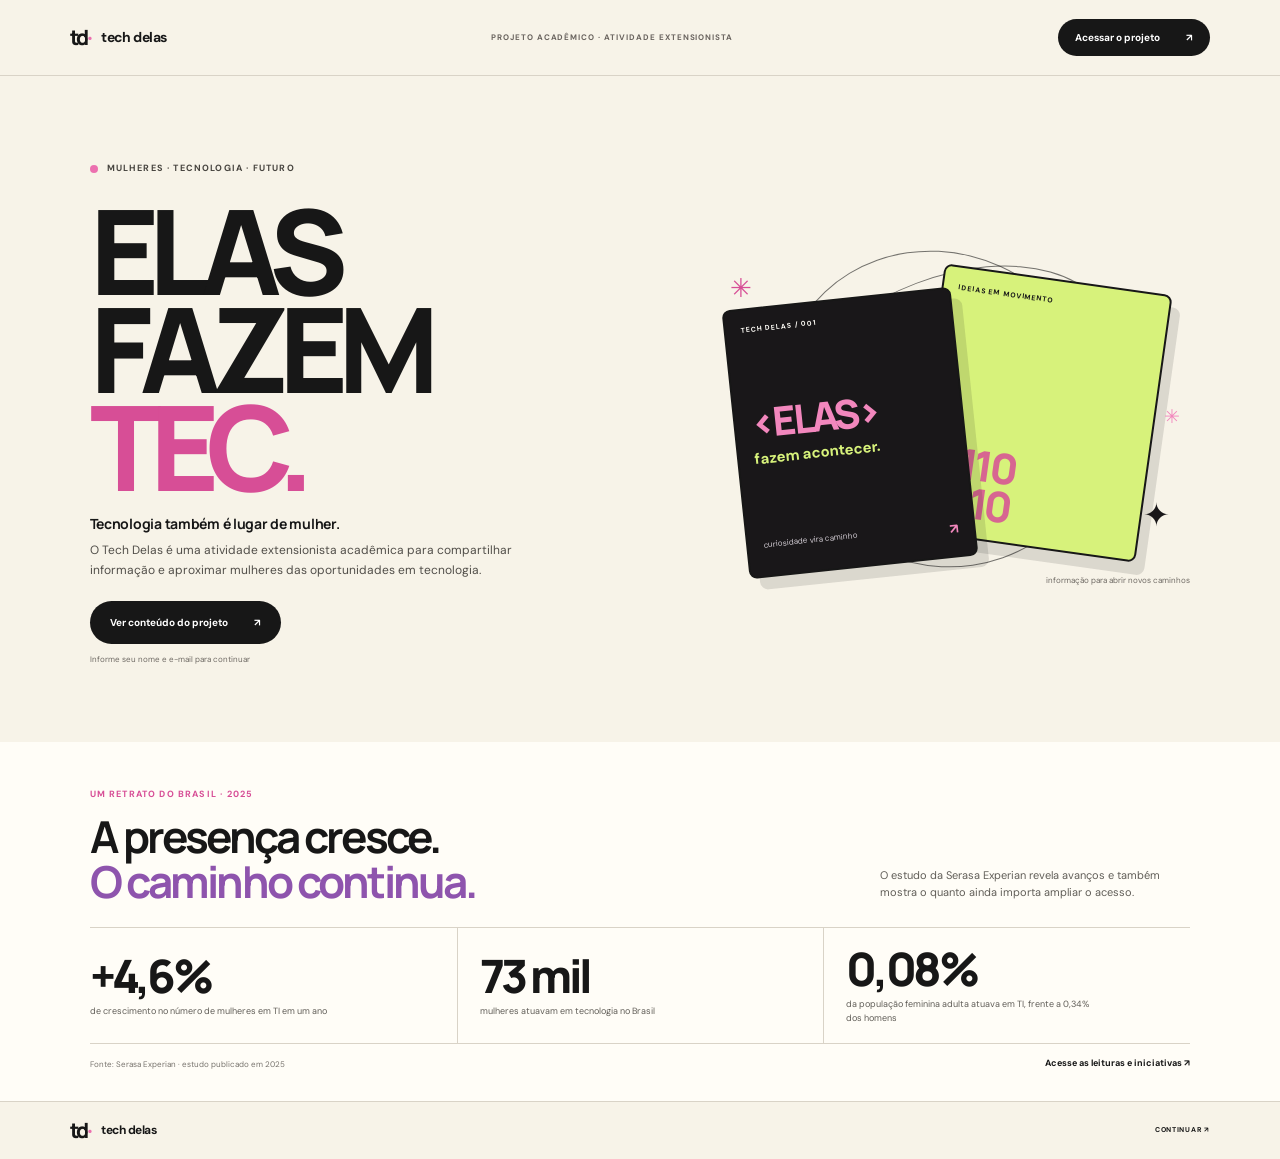
==== index.html @ f0917498 "Refactor layout and styling for cadastro, conteudo, and index pages; enhance accessibility and visua" ====
<!doctype html>
<html lang="pt-BR">
<head>
  <meta charset="utf-8" />
  <meta name="viewport" content="width=device-width, initial-scale=1" />
  <meta name="theme-color" content="#f7f3e8" />
  <meta name="description" content="Tech Delas é um projeto acadêmico de extensão sobre mulheres na tecnologia. Conheça dados de 2025 e acesse conteúdos gratuitos." />
  <title>Tech Delas — Elas fazem TEC.</title>
  <link rel="preconnect" href="https://fonts.googleapis.com" />
  <link rel="preconnect" href="https://fonts.gstatic.com" crossorigin />
  <link href="https://fonts.googleapis.com/css2?family=DM+Sans:wght@400;500;600;700&family=Manrope:wght@400;500;600;700;800&display=swap" rel="stylesheet" />
  <link rel="stylesheet" href="styles.css" />
</head>
<body class="landing-body">
  <div class="landing-shell">
    <header class="topbar landing-topbar">
      <a class="brand" href="#inicio" aria-label="Tech Delas, início"><span class="brand-mark">td<span>·</span></span><span>tech delas</span></a>
      <span class="project-label">PROJETO ACADÊMICO · ATIVIDADE EXTENSIONISTA</span>
      <a class="button button-dark landing-nav-cta" href="cadastro.html">Acessar o projeto <span>↗</span></a>
    </header>
    <main>
      <section class="landing-hero" id="inicio" aria-labelledby="hero-title">
        <div class="landing-hero-copy">
          <p class="eyebrow"><span class="eyebrow-dot"></span> MULHERES · TECNOLOGIA · FUTURO</p>
          <h1 id="hero-title">ELAS<br />FAZEM<br /><em>TEC.</em></h1>
          <p class="landing-tagline">Tecnologia também é lugar de mulher.</p>
          <p class="landing-description">O Tech Delas é uma atividade extensionista acadêmica para compartilhar informação e aproximar mulheres das oportunidades em tecnologia.</p>
          <a class="button button-dark" href="cadastro.html">Ver conteúdo do projeto <span>↗</span></a>
          <span class="landing-hint">Informe seu nome e e-mail para continuar</span>
        </div>
        <div class="landing-hero-art" aria-hidden="true">
          <span class="doodle-star star-a">✳</span><span class="doodle-star star-b">✦</span><span class="doodle-star star-c">✳</span>
          <div class="doodle-orbit orbit-a"></div><div class="doodle-orbit orbit-b"></div>
          <div class="doodle-tile tile-back"><span>IDEIAS EM MOVIMENTO</span><strong>0110<br />1010</strong></div>
          <div class="doodle-tile tile-front"><span>TECH DELAS / 001</span><strong>&lt;ELAS&gt;</strong><i>fazem acontecer.</i><small>curiosidade vira caminho <b>↗</b></small></div>
          <span class="doodle-caption">informação para abrir novos caminhos</span>
        </div>
      </section>
      <section class="landing-stats" aria-labelledby="landing-stats-title">
        <div class="landing-stats-heading"><div><span class="content-kicker">UM RETRATO DO BRASIL · 2025</span><h2 id="landing-stats-title">A presença cresce.<br /><em>O caminho continua.</em></h2></div><p>O estudo da Serasa Experian revela avanços e também mostra o quanto ainda importa ampliar o acesso.</p></div>
        <div class="landing-stat-grid">
          <article class="landing-stat"><strong>+4,6%</strong><span>de crescimento no número de mulheres em TI em um ano</span></article>
          <article class="landing-stat"><strong>73 mil</strong><span>mulheres atuavam em tecnologia no Brasil</span></article>
          <article class="landing-stat"><strong>0,08%</strong><span>da população feminina adulta atuava em TI, frente a 0,34% dos homens</span></article>
        </div>
        <div class="landing-stats-footer"><span>Fonte: Serasa Experian · estudo publicado em 2025</span><a href="cadastro.html">Acesse as leituras e iniciativas <span>↗</span></a></div>
      </section>
    </main>
    <footer class="landing-footer"><a class="brand" href="#inicio"><span class="brand-mark">td<span>·</span></span><span>tech delas</span></a><a href="cadastro.html">CONTINUAR ↗</a></footer>
  </div>
  <script src="script.js"></script>
</body>
</html>
---- styles.css ----
:root {
    --cream: #f7f3e8;
    --paper: #fffdf7;
    --ink: #171717;
    --muted: #66635e;
    --line: #d9d3c7;
    --pink: #f287bd;
    --pink-light: #f8c8df;
    --lime: #d7f27b;
    --blue: #bfd8f3;
    --font: "DM Sans", Arial, sans-serif;
    --display: Manrope, "DM Sans", Arial, sans-serif
}

* {
    box-sizing: border-box
}

html {
    scroll-behavior: smooth
}

body {
    margin: 0;
    background: var(--cream);
    color: var(--ink);
    font-family: var(--font);
    font-size: 15px;
    line-height: 1.55
}

a {
    color: inherit;
    text-decoration: none
}

.topbar {
    height: 78px;
    padding: 0 7.2%;
    display: flex;
    align-items: center;
    justify-content: space-between;
    border-bottom: 1px solid rgba(23, 23, 23, .12)
}

.brand {
    display: inline-flex;
    align-items: center;
    gap: 10px;
    font-size: 14px;
    font-weight: 700;
    letter-spacing: -.04em
}

.brand-mark {
    font-family: var(--display);
    font-weight: 800;
    font-size: 21px;
    letter-spacing: -.1em
}

.brand-mark span {
    color: #ec70af
}

.topbar nav {
    display: flex;
    align-items: center;
    gap: 36px;
    font-size: 12px;
    font-weight: 600
}

.topbar nav a:not(.nav-cta):hover,
.text-link:hover,
.back-link:hover {
    color: #d74e96
}

.nav-cta {
    border: 1px solid var(--ink);
    border-radius: 99px;
    padding: 10px 17px
}

.nav-cta span {
    margin-left: 8px
}

.hero {
    position: relative;
    min-height: 650px;
    padding: 94px 9% 68px;
    display: grid;
    grid-template-columns: 1fr .92fr;
    align-items: center;
    gap: 4%;
    overflow: hidden
}

.hero-copy {
    max-width: 560px;
    z-index: 2
}

.eyebrow,
.section-label {
    font-size: 10px;
    letter-spacing: .13em;
    font-weight: 700
}

.eyebrow {
    display: flex;
    align-items: center;
    gap: 9px;
    color: #47443f
}

.eyebrow-dot {
    height: 8px;
    width: 8px;
    border-radius: 50%;
    background: #ec70af
}

.hero h1,
.register-copy h1,
.content-page h1 {
    font: 700 clamp(52px, 7vw, 91px)/.99 var(--display);
    letter-spacing: -.075em;
    margin: 25px 0
}

.hero h1 em,
.intro h2 em,
.stats-heading h2 em,
.initiatives-head h2 em,
.join-content h2 em,
.register-copy h1 em,
.content-page h1 em {
    font-style: normal;
    color: #e56ca9
}

.hero-lead {
    max-width: 425px;
    color: #53504b;
    font-size: 16px;
    line-height: 1.7
}

.hero-actions {
    display: flex;
    align-items: center;
    gap: 27px;
    margin-top: 29px
}

.button {
    display: inline-flex;
    align-items: center;
    justify-content: center;
    gap: 26px;
    border-radius: 99px;
    padding: 14px 20px;
    font-size: 12px;
    font-weight: 700;
    transition: transform .2s, background .2s
}

.button:hover {
    transform: translateY(-2px)
}

.button-dark {
    background: var(--ink);
    color: white
}

.button-dark:hover {
    background: #393333
}

.button-light {
    background: var(--paper);
    color: var(--ink)
}

.text-link {
    font-size: 12px;
    font-weight: 700
}

.text-link span {
    margin-left: 8px
}

.hero-note {
    display: flex;
    gap: 12px;
    align-items: center;
    margin-top: 55px;
    font-size: 10px;
    color: #66635e;
    line-height: 1.4
}

.note-star {
    font-size: 27px;
    color: #dc69a5
}

.hero-art {
    height: 455px;
    position: relative;
    display: grid;
    place-items: center
}

.art-grid {
    position: absolute;
    inset: 0;
    background-image: radial-gradient(rgba(23, 23, 23, .17) .7px, transparent .7px);
    background-size: 18px 18px;
    mask-image: linear-gradient(90deg, transparent, #000 28%, #000 78%, transparent)
}

.art-orbit {
    position: absolute;
    border: 1px solid rgba(23, 23, 23, .24);
    border-radius: 50%;
    transform: rotate(-26deg)
}

.orbit-one {
    width: 430px;
    height: 300px
}

.orbit-two {
    width: 365px;
    height: 235px;
    transform: rotate(31deg)
}

.art-card {
    position: absolute;
    border: 1px solid #171717;
    border-radius: 8px
}

.card-back {
    width: 250px;
    height: 320px;
    right: 10%;
    top: 5%;
    background: var(--lime);
    transform: rotate(9deg);
    padding: 15px
}

.mini-tag {
    font-size: 8px;
    letter-spacing: .15em;
    font-weight: 700
}

.back-shape {
    position: absolute;
    bottom: 0;
    left: 0;
    width: 100%;
    height: 65%;
    background: var(--pink);
    clip-path: polygon(0 44%, 28% 20%, 48% 37%, 72% 0, 100% 28%, 100% 100%, 0 100%)
}

.card-front {
    width: 263px;
    height: 347px;
    left: 12%;
    bottom: 5%;
    background: #151515;
    color: white;
    padding: 16px;
    display: flex;
    flex-direction: column;
    justify-content: space-between;
    transform: rotate(-5deg);
    box-shadow: 0 18px 40px #0002
}

.art-letter {
    font: 800 47px/.92 var(--display);
    letter-spacing: -.08em
}

.art-letter span {
    color: var(--pink)
}

.art-x {
    color: var(--lime)
}

.art-bottom {
    display: flex;
    align-items: end;
    justify-content: space-between;
    font-size: 9px;
    color: #c7c4bd;
    line-height: 1.4
}

.arrow-circle {
    width: 35px;
    height: 35px;
    display: grid;
    place-items: center;
    background: var(--pink);
    color: var(--ink);
    border-radius: 50%;
    font-size: 17px
}

.art-spark {
    position: absolute;
    z-index: 2
}

.spark-one {
    top: 14%;
    left: 10%;
    font-size: 28px;
    color: #e873ae
}

.spark-two {
    bottom: 13%;
    right: 10%;
    font-size: 32px;
    color: #191919
}

.art-caption {
    position: absolute;
    bottom: 0;
    right: 1%;
    font-size: 9px;
    letter-spacing: .04em;
    color: var(--muted)
}

.hero-bottom {
    grid-column: 1/-1;
    display: flex;
    justify-content: space-between;
    border-top: 1px solid var(--line);
    padding-top: 16px;
    font-size: 8px;
    letter-spacing: .12em;
    color: #77736d;
    margin-top: 10px
}

.section-pad {
    padding-left: 9%;
    padding-right: 9%
}

.intro {
    padding-top: 91px;
    padding-bottom: 105px;
    border-top: 1px solid var(--line)
}

.section-label {
    display: flex;
    gap: 15px;
    align-items: center;
    color: #77736d
}

.section-label span {
    color: #e56ca9
}

.intro-grid {
    display: grid;
    grid-template-columns: 1fr .65fr;
    gap: 10%;
    align-items: end;
    margin-top: 42px
}

.intro h2,
.stats-heading h2,
.initiatives-head h2 {
    font: 700 clamp(40px, 5.2vw, 66px)/1.06 var(--display);
    letter-spacing: -.07em;
    margin: 0
}

.intro-text {
    padding-bottom: 6px;
    color: #55524c;
    font-size: 14px
}

.intro-text p {
    margin: 0 0 16px
}

.intro-text .text-link {
    display: inline-block;
    margin-top: 12px;
    color: var(--ink)
}

.stats-section {
    padding-top: 78px;
    padding-bottom: 94px;
    background: #efebdf
}

.stats-heading {
    display: flex;
    justify-content: space-between;
    align-items: end;
    margin-top: 34px
}

.stats-heading p,
.initiatives-head p {
    max-width: 320px;
    color: #615e58;
    font-size: 13px;
    margin: 0 0 6px
}

.stat-cards {
    display: grid;
    grid-template-columns: repeat(3, 1fr);
    gap: 15px;
    margin-top: 40px
}

.stat-card {
    position: relative;
    min-height: 245px;
    border: 1px solid #242424;
    border-radius: 7px;
    padding: 19px 20px;
    overflow: hidden
}

.stat-pink {
    background: var(--pink-light)
}

.stat-lime {
    background: var(--lime)
}

.stat-blue {
    background: var(--blue)
}

.stat-index,
.stat-card p {
    font-size: 9px;
    letter-spacing: .08em
}

.stat-card strong {
    position: absolute;
    right: 19px;
    top: 33px;
    font: 700 48px/.9 var(--display);
    letter-spacing: -.08em
}

.stat-card h3 {
    font: 700 25px/1.05 var(--display);
    letter-spacing: -.06em;
    margin: 65px 0 9px
}

.stat-card p {
    max-width: 190px;
    letter-spacing: 0;
    line-height: 1.5;
    color: #46433e
}

.stat-icon {
    position: absolute;
    right: 17px;
    bottom: 14px;
    font-size: 16px
}

.stats-footnote {
    font-size: 9px;
    color: #77736d;
    margin: 13px 0 0
}

.initiatives {
    padding-top: 95px;
    padding-bottom: 105px
}

.initiatives-head {
    display: flex;
    justify-content: space-between;
    align-items: end;
    margin: 36px 0 44px
}

.resource-list {
    border-top: 1px solid var(--line)
}

.resource-row {
    min-height: 79px;
    display: grid;
    grid-template-columns: 65px 1fr 110px 32px;
    align-items: center;
    border-bottom: 1px solid var(--line);
    transition: padding .2s
}

.resource-row:hover {
    padding: 0 10px;
    background: #fff9
}

.resource-no {
    font-size: 10px;
    color: #e56ca9
}

.resource-name {
    font-weight: 700;
    font-size: 14px
}

.resource-name small {
    display: block;
    color: #77736d;
    font-size: 10px;
    font-weight: 400
}

.resource-type {
    font-size: 8px;
    letter-spacing: .13em;
    color: #77736d
}

.resource-arrow {
    justify-self: end;
    font-size: 16px
}

.join-section {
    position: relative;
    min-height: 435px;
    padding-top: 70px;
    padding-bottom: 75px;
    background: #171717;
    color: white;
    overflow: hidden;
    display: grid;
    place-items: center;
    text-align: center
}

.join-content {
    max-width: 540px;
    position: relative;
    z-index: 1
}

.join-content .eyebrow {
    justify-content: center;
    color: #c8c3bb
}

.join-content h2 {
    font: 700 clamp(42px, 5vw, 63px)/1.03 var(--display);
    letter-spacing: -.07em;
    margin: 18px 0
}

.join-content>p:not(.eyebrow) {
    font-size: 13px;
    color: #c8c3bb;
    max-width: 390px;
    margin: 0 auto 22px
}

.join-small {
    display: block;
    font-size: 9px;
    color: #9d9890;
    margin-top: 11px
}

.join-shape {
    position: absolute;
    font-size: 92px;
    color: #e56ca9;
    opacity: .9
}

.shape-a {
    left: 13%;
    top: 20%
}

.shape-b {
    right: 14%;
    bottom: 17%;
    color: var(--lime)
}

.footer {
    min-height: 77px;
    padding: 18px 7.2%;
    display: flex;
    align-items: center;
    justify-content: space-between;
    border-top: 1px solid var(--line);
    font-size: 8px;
    letter-spacing: .1em;
    color: #77736d
}

.footer .brand {
    color: var(--ink);
    font-size: 13px;
    letter-spacing: -.04em
}

.registration-page {
    min-height: 100vh
}

.back-link {
    font-size: 11px;
    font-weight: 600
}

.register-layout {
    min-height: calc(100vh - 155px);
    padding: 60px 9%;
    display: grid;
    grid-template-columns: 1fr .75fr;
    gap: 10%;
    align-items: center
}

.register-copy h1 {
    font-size: clamp(54px, 6.5vw, 78px);
    margin: 23px 0
}

.register-copy>p:not(.eyebrow) {
    max-width: 380px;
    color: #5e5a54;
    font-size: 14px;
    line-height: 1.7
}

.register-decoration {
    max-width: 370px;
    border-top: 1px solid var(--line);
    display: flex;
    align-items: center;
    justify-content: space-between;
    margin-top: 56px;
    padding-top: 13px;
    color: #77736d;
    font-size: 9px
}

.register-decoration span:first-child {
    color: #e56ca9;
    font-size: 11px
}

.register-decoration span:last-child {
    font-size: 24px;
    color: #e56ca9
}

.form-card {
    background: var(--paper);
    border: 1px solid var(--line);
    border-radius: 8px;
    padding: 30px 31px;
    box-shadow: 0 18px 55px #3b2c1810
}

.form-card-top {
    display: flex;
    justify-content: space-between;
    font-size: 8px;
    letter-spacing: .11em;
    color: #827d75
}

.form-card h2 {
    font: 700 32px/1.1 var(--display);
    letter-spacing: -.06em;
    margin: 35px 0 6px
}

.form-intro {
    margin: 0 0 25px;
    color: #77736d;
    font-size: 12px
}

.form-card form>label:not(.consent):not(.honeypot) {
    display: block;
    font-size: 10px;
    font-weight: 700;
    margin: 16px 0 7px
}

.form-card input[type=text],
.form-card input[type=email] {
    width: 100%;
    height: 47px;
    border: 1px solid #d8d2c8;
    border-radius: 4px;
    padding: 0 13px;
    background: transparent;
    font: 12px var(--font);
    outline: none
}

.form-card input:focus {
    border-color: #dc66a4;
    box-shadow: 0 0 0 3px #dc66a41c
}

.form-card input::placeholder {
    color: #aaa49b
}

.consent {
    display: flex;
    gap: 10px;
    align-items: flex-start;
    margin: 19px 0 13px;
    font-size: 10px;
    line-height: 1.5;
    color: #625e57
}

.consent input {
    margin: 2px 0 0;
    accent-color: #d85296;
    flex: 0 0 auto
}

.submit-button {
    width: 100%;
    border: 0;
    cursor: pointer;
    margin-top: 5px
}

.submit-button:disabled {
    opacity: .65;
    cursor: wait
}

.privacy-note {
    border-top: 1px solid #e5dfd4;
    padding-top: 15px;
    margin: 18px 0 0;
    font-size: 9px;
    color: #625e57;
    line-height: 1.5
}

.lock-icon {
    color: #d85296;
    margin-right: 5px
}

.setup-note {
    font-size: 9px;
    color: #9a5d22;
    line-height: 1.5;
    margin: 12px 0 0
}

.form-error {
    display: none;
    color: #b5265e;
    font-size: 10px;
    margin: 8px 0
}

.form-error.show {
    display: block
}

.honeypot {
    position: absolute;
    left: -10000px;
    width: 1px;
    height: 1px;
    overflow: hidden
}

.content-page {
    min-height: calc(100vh - 155px);
    padding: 80px 9% 100px
}

.content-page h1 {
    margin: 24px 0;
    font-size: clamp(56px, 7vw, 84px)
}

.content-page>p:not(.eyebrow) {
    max-width: 570px;
    color: #5e5a54;
    font-size: 15px;
    line-height: 1.7
}

.content-tiles {
    display: grid;
    grid-template-columns: repeat(3, 1fr);
    gap: 14px;
    margin-top: 48px
}

.content-tiles a {
    min-height: 175px;
    padding: 18px;
    border: 1px solid var(--ink);
    border-radius: 6px;
    display: flex;
    flex-direction: column;
    justify-content: space-between;
    background: var(--pink-light);
    transition: transform .2s
}

.content-tiles a:nth-child(2) {
    background: var(--lime)
}

.content-tiles a:nth-child(3) {
    background: var(--blue)
}

.content-tiles a:hover {
    transform: translateY(-4px)
}

.content-tiles span {
    font-size: 8px;
    letter-spacing: .1em
}

.content-tiles strong {
    font: 700 22px/1.15 var(--display);
    letter-spacing: -.05em
}

.content-resources {
    margin-top: 57px;
    border-top: 1px solid var(--line);
    padding-top: 25px
}

.content-resources h2 {
    font: 700 23px var(--display);
    letter-spacing: -.04em
}

.content-resources a {
    display: block;
    padding: 13px 0;
    border-bottom: 1px solid var(--line);
    font-size: 12px
}

.content-resources a:hover {
    color: #d74e96
}

@media (max-width:800px) {
    .topbar {
        height: 66px;
        padding: 0 5%
    }

    .topbar nav {
        gap: 16px
    }

    .topbar nav a:first-child,
    .topbar nav a:nth-child(2) {
        display: none
    }

    .hero {
        padding: 65px 7% 35px;
        grid-template-columns: 1fr;
        gap: 20px
    }

    .hero h1 {
        font-size: clamp(55px, 13vw, 83px)
    }

    .hero-art {
        height: 370px
    }

    .card-front {
        left: 20%;
        width: 230px;
        height: 300px
    }

    .card-back {
        right: 15%;
        width: 220px;
        height: 270px
    }

    .art-letter {
        font-size: 42px
    }

    .hero-bottom {
        margin-top: 10px
    }

    .section-pad {
        padding-left: 7%;
        padding-right: 7%
    }

    .intro-grid,
    .register-layout {
        grid-template-columns: 1fr;
        gap: 30px
    }

    .intro-grid {
        margin-top: 30px
    }

    .intro-text {
        max-width: 540px
    }

    .stats-heading,
    .initiatives-head {
        display: block
    }

    .stats-heading p,
    .initiatives-head p {
        margin-top: 20px
    }

    .stat-cards {
        grid-template-columns: 1fr
    }

    .stat-card {
        min-height: 205px
    }

    .stat-card h3 {
        margin-top: 55px
    }

    .resource-row {
        grid-template-columns: 37px 1fr 70px 22px
    }

    .resource-type {
        font-size: 7px
    }

    .register-layout {
        padding: 47px 7%;
        min-height: auto
    }

    .register-decoration {
        margin-top: 30px
    }

    .form-card {
        padding: 24px
    }

    .footer {
        padding: 17px 5%;
        gap: 12px;
        flex-wrap: wrap
    }

    .footer>span {
        display: none
    }

    .content-page {
        padding: 55px 7% 75px
    }

    .content-tiles {
        grid-template-columns: 1fr
    }

    .content-tiles a {
        min-height: 135px
    }

    .join-shape {
        font-size: 55px
    }

    .shape-a {
        left: 5%
    }

    .shape-b {
        right: 6%
    }

}

@media (max-width:430px) {
    .topbar nav {
        gap: 0
    }

    .hero {
        padding-top: 53px
    }

    .hero-lead {
        font-size: 14px
    }

    .hero-actions {
        gap: 15px
    }

    .button {
        padding: 13px 16px
    }

    .hero-art {
        height: 330px
    }

    .card-front {
        left: 13%;
        width: 215px;
        height: 282px
    }

    .card-back {
        right: 8%;
        width: 205px;
        height: 255px
    }

    .art-letter {
        font-size: 38px
    }

    .hero-bottom {
        font-size: 7px
    }

    .intro h2,
    .stats-heading h2,
    .initiatives-head h2 {
        font-size: 42px
    }

    .resource-row {
        min-height: 74px;
        grid-template-columns: 29px 1fr 55px 16px
    }

    .resource-name {
        font-size: 12px
    }

    .resource-name small {
        font-size: 9px
    }

    .resource-type {
        font-size: 6px;
        letter-spacing: .08em
    }

    .footer .brand {
        font-size: 12px
    }

    .footer>a:last-child {
        font-size: 7px
    }

}
/* Estatísticas e leituras abertas na landing page */
.stats-data-grid {
  display: grid;
  grid-template-columns: repeat(3, minmax(0, 1fr));
  margin-top: 34px;
  border-top: 1px solid var(--line);
  border-bottom: 1px solid var(--line);
}

.stat-data {
  min-height: 135px;
  padding: 20px 22px 20px 0;
  display: flex;
  flex-direction: column;
  justify-content: center;
  gap: 8px;
}

.stat-data + .stat-data {
  padding-left: 22px;
  border-left: 1px solid var(--line);
}

.stat-data strong {
  font: 700 clamp(34px, 4vw, 48px)/1 var(--display);
  letter-spacing: -0.07em;
}

.stat-data > span {
  max-width: 250px;
  color: #615e58;
  font-size: 10px;
  line-height: 1.5;
}

.stats-source {
  margin: 10px 0 28px;
  color: #77736d;
  font-size: 9px;
}

.stats-source a {
  color: var(--ink);
  font-weight: 700;
  text-decoration: underline;
  text-underline-offset: 2px;
}

.reading-list {
  border-top: 1px solid var(--line);
}

/* Recursos em listas compactas, sem uma grade de cards */
.content-section {
  margin-top: 65px;
}

.content-section-heading {
  display: flex;
  justify-content: space-between;
  align-items: end;
  gap: 35px;
  margin-bottom: 22px;
}

.content-kicker {
  color: #d74e96;
  font-size: 9px;
  letter-spacing: 0.13em;
  font-weight: 700;
}

.content-section-heading h2 {
  margin: 9px 0 0;
  font: 700 clamp(29px, 3.8vw, 43px)/1.08 var(--display);
  letter-spacing: -0.065em;
}

.content-section-heading > p {
  max-width: 310px;
  margin: 0 0 4px;
  color: #615e58;
  font-size: 12px;
}

.content-resource-list {
  border-top: 1px solid var(--line);
}

.resource-disclaimer {
    margin: 0;
    color: #77736d;
    font-size: 10px;
}

.content-resource-row {
  grid-template-columns: 42px minmax(0, 1fr) 130px 25px;
  gap: 8px;
}

.content-resource-row .resource-type {
  text-align: right;
  white-space: normal;
  line-height: 1.4;
}

.content-resource-row:hover {
  padding: 0 8px;
}

@media (max-width: 800px) {
  .stats-data-grid { grid-template-columns: 1fr; }
  .stat-data,
  .stat-data + .stat-data {
    min-height: auto;
    padding: 16px 0;
    border-left: 0;
  }
  .stat-data + .stat-data { border-top: 1px solid var(--line); }
  .content-section-heading { display: block; }
  .content-section-heading > p { margin-top: 12px; }
}

@media (max-width: 600px) {
  .content-section { margin-top: 52px; }
  .content-resource-row {
    grid-template-columns: 29px minmax(0, 1fr) 64px 18px;
    gap: 5px;
  }
  .content-resource-row .resource-type {
    font-size: 6px;
    letter-spacing: 0.05em;
  }
}

.project-label {
  color: #69635e;
  font-size: 8px;
  font-weight: 700;
  letter-spacing: 0.12em;
  text-align: center;
}

/* Carrossel de comunidades e redes de apoio */
.community-carousel-controls {
  display: flex;
  justify-content: space-between;
  align-items: center;
  gap: 18px;
  margin-bottom: 16px;
}

.community-carousel-controls > p {
  margin: 0;
  color: #77736d;
  font-size: 10px;
}

.carousel-buttons {
  display: flex;
  gap: 8px;
  flex: 0 0 auto;
}

.carousel-buttons button {
  width: 36px;
  height: 36px;
  border: 1px solid var(--ink);
  border-radius: 50%;
  background: transparent;
  color: var(--ink);
  cursor: pointer;
  font-size: 17px;
  transition: background 180ms ease, color 180ms ease, transform 180ms ease;
}

.carousel-buttons button:hover {
  background: var(--ink);
  color: var(--paper);
  transform: translateY(-2px);
}

.carousel-buttons button:focus-visible,
.community-track:focus-visible,
.community-card:focus-visible {
  outline: 3px solid #d74e96;
  outline-offset: 3px;
}

.community-track {
  display: flex;
  gap: 14px;
  overflow: hidden;
  padding: 4px 3px 16px;
  scroll-behavior: smooth;
  scrollbar-width: none;
  touch-action: pan-y;
}

.community-track::-webkit-scrollbar { display: none; }

.community-card {
  position: relative;
  min-height: 290px;
  flex: 0 0 calc((100% - 14px) / 2);
  padding: 24px;
  border: 1px solid var(--ink);
  border-radius: 7px;
  display: flex;
  flex-direction: column;
  align-items: flex-start;
  scroll-snap-align: start;
  transition: color 260ms ease, background-color 260ms ease, transform 300ms cubic-bezier(0.22, 1, 0.36, 1), box-shadow 300ms cubic-bezier(0.22, 1, 0.36, 1);
}

.community-card:hover {
  background: var(--ink);
  color: var(--paper);
  transform: translateY(-5px);
  box-shadow: 0 14px 28px rgba(23, 23, 23, 0.18);
}

.community-pink { background: var(--pink-light); }
.community-lime { background: var(--lime); }
.community-blue { background: var(--blue); }
.community-paper { background: var(--paper); }

.community-card-top {
  font-size: 8px;
  letter-spacing: 0.1em;
  font-weight: 700;
}

.community-card-arrow {
  position: absolute;
  top: 14px;
  right: 17px;
  font-size: 16px;
}

.community-card h3 {
  margin: 40px 0 8px;
  font: 700 23px/1.08 var(--display);
  letter-spacing: -0.06em;
}

.community-card p {
  margin: 0;
  color: #4e4b45;
  font-size: 10px;
  line-height: 1.55;
}

.community-card:hover p { color: #e9e3dc; }
.community-card:hover .community-card-link,
.community-card:hover .community-card-arrow { color: var(--pink); }

.community-card-link {
  margin-top: auto;
  padding-top: 18px;
  font-size: 9px;
  font-weight: 700;
  text-decoration: underline;
  text-underline-offset: 3px;
}

@media (max-width: 800px) {
  .community-card { min-height: 270px; }
}

@media (max-width: 600px) {
  .community-carousel-controls { align-items: flex-end; }
  .community-card { min-height: 250px; flex-basis: 100%; padding: 21px; }
  .project-label { display: none; }
}

@media (prefers-reduced-motion: reduce) {
  .community-track { scroll-behavior: auto; }
  .community-card,
  .carousel-buttons button { transition: none; }
  .community-card:hover,
  .carousel-buttons button:hover { transform: none; }
}

/* Landing page no estilo visual das páginas internas */
.landing-body {
  min-height: 100vh;
  padding: 0;
  background: var(--cream);
}

.landing-shell {
  width: 100%;
  min-height: 100vh;
  margin: 0 auto;
  overflow: hidden;
  border: 0;
  border-radius: 0;
  background: var(--cream);
  box-shadow: none;
}

.landing-topbar {
  height: 76px;
  padding: 0 clamp(22px, 5.5vw, 76px);
  border-bottom: 1px solid var(--line);
}



.landing-nav-cta {
  padding: 11px 17px;
  font-size: 10px;
}

.landing-hero {
  min-height: 450px;
  padding: clamp(42px, 6vw, 78px) clamp(25px, 7vw, 96px);
  display: grid;
  grid-template-columns: 1fr 0.9fr;
  align-items: center;
  gap: 4%;
  overflow: hidden;
  background: var(--cream);
}

.landing-hero-copy {
  position: relative;
  z-index: 1;
  max-width: 570px;
}

.landing-hero-copy .eyebrow {
  font-size: 9px;
}

.landing-hero h1 {
  margin: 25px 0 12px;
  font: 800 clamp(70px, 9.5vw, 118px)/0.83 var(--display);
  letter-spacing: -0.095em;
}

.landing-hero h1 em {
  color: #d74e96;
  font-style: normal;
}

.landing-tagline {
  margin: 20px 0 9px;
  font: 700 14px/1.25 var(--display);
  letter-spacing: -0.02em;
}

.landing-description {
  max-width: 440px;
  margin: 0 0 20px;
  color: #514e49;
  font-size: 12px;
  line-height: 1.65;
}

.landing-hero-copy > .button {
  font-size: 10px;
}

.landing-hint {
  display: block;
  margin-top: 9px;
  color: #6f6a64;
  font-size: 8px;
}

.landing-hero-art {
  position: relative;
  min-height: 345px;
  display: grid;
  place-items: center;
}

.doodle-orbit {
  position: absolute;
  width: min(90%, 390px);
  height: 250px;
  border: 1px solid rgba(23, 23, 23, 0.58);
  border-radius: 50%;
  transform: rotate(-28deg);
}

.orbit-b {
  width: min(78%, 330px);
  height: 310px;
  transform: rotate(35deg);
}

.doodle-tile {
  position: absolute;
  width: 230px;
  height: 270px;
  padding: 15px;
  border: 2px solid var(--ink);
  border-radius: 8px;
  display: flex;
  flex-direction: column;
  box-shadow: 10px 12px 0 rgba(23, 23, 23, 0.12);
}

.doodle-tile > span {
  font-size: 7px;
  letter-spacing: 0.13em;
  font-weight: 700;
}

.tile-back {
  top: 12%;
  right: 7%;
  background: var(--lime);
  transform: rotate(8deg);
}

.tile-back strong {
  margin-top: auto;
  color: #d74e96;
  font: 800 42px/0.9 var(--display);
  letter-spacing: -0.08em;
  opacity: 0.85;
}

.tile-front {
  bottom: 4%;
  left: 9%;
  background: #191719;
  color: var(--paper);
  transform: rotate(-6deg);
}

.tile-front strong {
  margin-top: auto;
  color: var(--pink);
  font: 800 40px/1 var(--display);
  letter-spacing: -0.09em;
}

.tile-front i {
  margin-top: 5px;
  color: var(--lime);
  font-size: 15px;
  font-style: normal;
  font-weight: 700;
}

.tile-front small {
  margin-top: auto;
  display: flex;
  justify-content: space-between;
  color: #d1cbd2;
  font-size: 8px;
}

.tile-front small b { color: var(--pink); font-size: 14px; }

.doodle-star {
  position: absolute;
  z-index: 2;
  font-size: 26px;
}

.star-a { top: 9%; left: 8%; color: #d74e96; }
.star-b { right: 4%; bottom: 12%; color: #191719; font-size: 32px; }
.star-c { top: 48%; right: 2%; color: var(--pink); font-size: 19px; }

.doodle-caption {
  position: absolute;
  right: 0;
  bottom: -5px;
  color: #6f6a64;
  font-size: 8px;
}

.landing-stats {
  padding: 39px clamp(25px, 7vw, 96px) 30px;
  background: var(--paper);
}

.landing-stats-heading {
  display: flex;
  justify-content: space-between;
  align-items: end;
  gap: 35px;
}

.landing-stats-heading h2 {
  margin: 9px 0 0;
  font: 700 clamp(30px, 4vw, 44px)/1.04 var(--display);
  letter-spacing: -0.065em;
}

.landing-stats-heading h2 em {
  color: #8e54ad;
  font-style: normal;
}

.landing-stats-heading > p {
  max-width: 310px;
  margin: 0 0 4px;
  color: #615e58;
  font-size: 11px;
}

.landing-stat-grid {
  margin-top: 22px;
  display: grid;
  grid-template-columns: repeat(3, minmax(0, 1fr));
  border-top: 1px solid var(--line);
  border-bottom: 1px solid var(--line);
}

.landing-stat {
  min-height: 108px;
  padding: 18px 22px 18px 0;
  display: flex;
  flex-direction: column;
  justify-content: center;
  gap: 6px;
}

.landing-stat + .landing-stat {
  padding-left: 22px;
  border-left: 1px solid var(--line);
}

.landing-stat strong {
  font: 800 clamp(32px, 4.1vw, 46px)/1 var(--display);
  letter-spacing: -0.075em;
}

.landing-stat span {
  max-width: 250px;
  color: #615e58;
  font-size: 9px;
  line-height: 1.5;
}

.landing-stats-footer {
  padding-top: 13px;
  display: flex;
  justify-content: space-between;
  align-items: center;
  gap: 12px;
  color: #77736d;
  font-size: 8px;
}

.landing-stats-footer a {
  color: var(--ink);
  font-size: 9px;
  font-weight: 700;
}

.landing-footer {
  min-height: 52px;
  padding: 12px clamp(22px, 5.5vw, 76px);
  border-top: 1px solid var(--line);
  display: flex;
  justify-content: space-between;
  align-items: center;
  gap: 12px;
  color: #77736d;
  font-size: 7px;
  letter-spacing: 0.1em;
}

.landing-footer .brand {
  color: var(--ink);
  font-size: 12px;
  letter-spacing: -0.04em;
}

.landing-footer > a:last-child { color: var(--ink); font-weight: 700; }

@media (max-width: 800px) {
  .landing-hero { grid-template-columns: 1fr; gap: 24px; }
  .landing-hero-art { min-height: 320px; }
  .landing-stats-heading { display: block; }
  .landing-stats-heading > p { margin-top: 13px; }
}

@media (max-width: 600px) {
  .landing-body { padding: 0; }
  .landing-shell { min-height: 100vh; }
  .landing-topbar { height: 64px; padding: 0 16px; }
  .landing-topbar .project-label { display: none; }
  .landing-nav-cta { padding: 10px 12px; font-size: 9px; }
  .landing-hero { padding: 38px 21px 28px; }
  .landing-hero h1 { font-size: clamp(67px, 16vw, 95px); }
  .landing-hero-art { min-height: 280px; }
  .doodle-tile { width: 190px; height: 230px; }
  .tile-front { left: 7%; }
  .tile-back { right: 4%; }
  .doodle-caption { right: 1%; bottom: -2px; }
  .landing-stats { padding: 30px 21px 22px; }
  .landing-stat-grid { grid-template-columns: 1fr; }
  .landing-stat,
  .landing-stat + .landing-stat { min-height: auto; padding: 14px 0; border-left: 0; }
  .landing-stat + .landing-stat { border-top: 1px solid var(--line); }
  .landing-stats-footer { align-items: flex-start; flex-direction: column; }
  .landing-footer { padding: 13px 16px; font-size: 6px; }
  .landing-footer > span { display: none; }
}

@media (prefers-reduced-motion: reduce) {
  .doodle-tile { transition: none; }
}
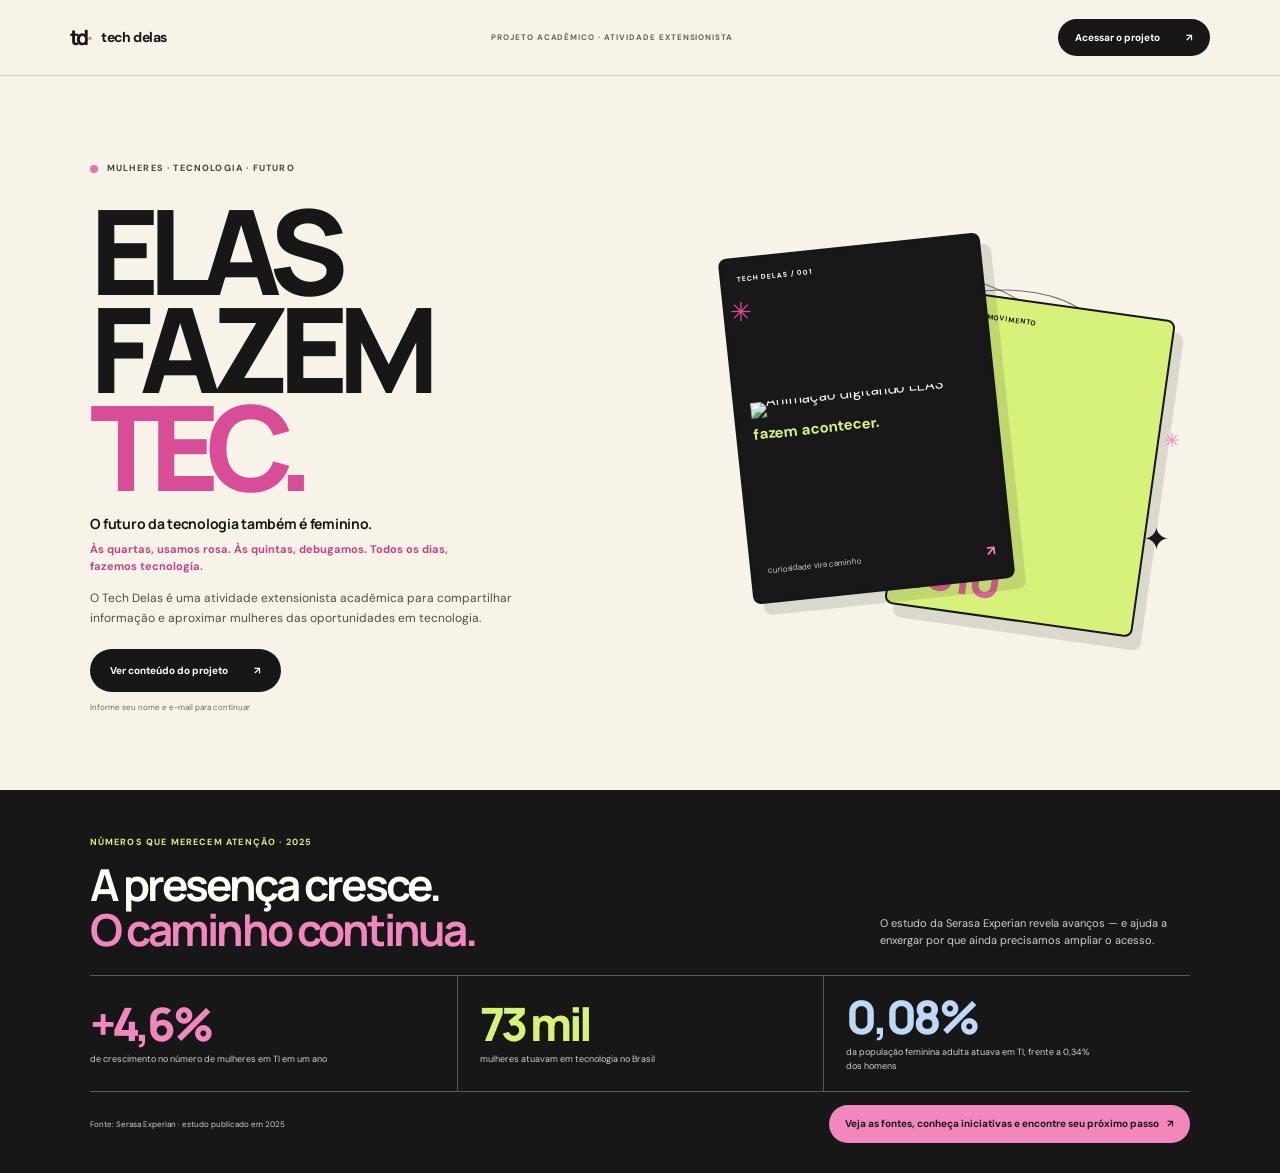
==== commit 9ec058c9: "Update cadastro and index pages for improved content clarity and styling; add new elements for enhan" ====
--- a/index.html
+++ b/index.html
@@ -23,7 +23,8 @@
         <div class="landing-hero-copy">
           <p class="eyebrow"><span class="eyebrow-dot"></span> MULHERES · TECNOLOGIA · FUTURO</p>
           <h1 id="hero-title">ELAS<br />FAZEM<br /><em>TEC.</em></h1>
-          <p class="landing-tagline">Tecnologia também é lugar de mulher.</p>
+          <p class="landing-tagline">O futuro da tecnologia também é feminino.</p>
+          <p class="landing-wink">Às quartas, usamos rosa. Às quintas, debugamos. Todos os dias, fazemos tecnologia.</p>
           <p class="landing-description">O Tech Delas é uma atividade extensionista acadêmica para compartilhar informação e aproximar mulheres das oportunidades em tecnologia.</p>
           <a class="button button-dark" href="cadastro.html">Ver conteúdo do projeto <span>↗</span></a>
           <span class="landing-hint">Informe seu nome e e-mail para continuar</span>
@@ -32,21 +33,32 @@
           <span class="doodle-star star-a">✳</span><span class="doodle-star star-b">✦</span><span class="doodle-star star-c">✳</span>
           <div class="doodle-orbit orbit-a"></div><div class="doodle-orbit orbit-b"></div>
           <div class="doodle-tile tile-back"><span>IDEIAS EM MOVIMENTO</span><strong>0110<br />1010</strong></div>
-          <div class="doodle-tile tile-front"><span>TECH DELAS / 001</span><strong>&lt;ELAS&gt;</strong><i>fazem acontecer.</i><small>curiosidade vira caminho <b>↗</b></small></div>
-          <span class="doodle-caption">informação para abrir novos caminhos</span>
+          <div class="doodle-tile tile-front">
+            <span>TECH DELAS / 001</span>
+            <a class="typing-svg-link" href="https://git.io/typing-svg" target="_blank" rel="noopener noreferrer">
+              <img
+                class="typing-svg"
+                src="https://readme-typing-svg.demolab.com?font=Manrope&amp;weight=800&amp;size=48&amp;letterSpacing=-4&amp;duration=1800&amp;pause=1000&amp;color=E56CA9&amp;center=true&amp;width=240&amp;height=70&amp;lines=%3CELAS_%3E"
+                alt="Animação digitando ELAS"
+              />
+            </a>
+            <i>fazem acontecer.</i>
+            <small>curiosidade vira caminho <b>↗</b></small>
+          </div>
+          <!-- <span class="doodle-caption">informação para abrir novos caminhos</span> -->
         </div>
       </section>
       <section class="landing-stats" aria-labelledby="landing-stats-title">
-        <div class="landing-stats-heading"><div><span class="content-kicker">UM RETRATO DO BRASIL · 2025</span><h2 id="landing-stats-title">A presença cresce.<br /><em>O caminho continua.</em></h2></div><p>O estudo da Serasa Experian revela avanços e também mostra o quanto ainda importa ampliar o acesso.</p></div>
+        <div class="landing-stats-heading"><div><span class="content-kicker">NÚMEROS QUE MERECEM ATENÇÃO · 2025</span><h2 id="landing-stats-title">A presença cresce.<br /><em>O caminho continua.</em></h2></div><p>O estudo da Serasa Experian revela avanços — e ajuda a enxergar por que ainda precisamos ampliar o acesso.</p></div>
         <div class="landing-stat-grid">
           <article class="landing-stat"><strong>+4,6%</strong><span>de crescimento no número de mulheres em TI em um ano</span></article>
           <article class="landing-stat"><strong>73 mil</strong><span>mulheres atuavam em tecnologia no Brasil</span></article>
           <article class="landing-stat"><strong>0,08%</strong><span>da população feminina adulta atuava em TI, frente a 0,34% dos homens</span></article>
         </div>
-        <div class="landing-stats-footer"><span>Fonte: Serasa Experian · estudo publicado em 2025</span><a href="cadastro.html">Acesse as leituras e iniciativas <span>↗</span></a></div>
+        <div class="landing-stats-footer"><span>Fonte: Serasa Experian · estudo publicado em 2025</span><a href="cadastro.html">Veja as fontes, conheça iniciativas e encontre seu próximo passo <span>↗</span></a></div>
       </section>
     </main>
-    <footer class="landing-footer"><a class="brand" href="#inicio"><span class="brand-mark">td<span>·</span></span><span>tech delas</span></a><a href="cadastro.html">CONTINUAR ↗</a></footer>
+    <!-- <footer class="landing-footer"><a class="brand" href="#inicio"><span class="brand-mark">td<span>·</span></span><span>tech delas</span></a><a href="cadastro.html">CONTINUAR ↗</a></footer> -->
   </div>
   <script src="script.js"></script>
 </body>
--- a/styles.css
+++ b/styles.css
@@ -1479,6 +1479,15 @@
   letter-spacing: -0.02em;
 }
 
+.landing-wink {
+  max-width: 400px;
+  margin: 0 0 15px;
+  color: #c44386;
+  font-size: 11px;
+  font-weight: 700;
+  line-height: 1.5;
+}
+
 .landing-description {
   max-width: 440px;
   margin: 0 0 20px;
@@ -1522,8 +1531,8 @@
 
 .doodle-tile {
   position: absolute;
-  width: 230px;
-  height: 270px;
+  width: 250px;
+  height: 320px;
   padding: 15px;
   border: 2px solid var(--ink);
   border-radius: 8px;
@@ -1548,12 +1557,14 @@
 .tile-back strong {
   margin-top: auto;
   color: #d74e96;
-  font: 800 42px/0.9 var(--display);
+  font: 800 48px/0.9 var(--display);
   letter-spacing: -0.08em;
   opacity: 0.85;
 }
 
 .tile-front {
+  width: 263px;
+  height: 347px;
   bottom: 4%;
   left: 9%;
   background: #191719;
@@ -1564,7 +1575,7 @@
 .tile-front strong {
   margin-top: auto;
   color: var(--pink);
-  font: 800 40px/1 var(--display);
+  font: 800 48px/1 var(--display);
   letter-spacing: -0.09em;
 }
 
@@ -1586,6 +1597,20 @@
 
 .tile-front small b { color: var(--pink); font-size: 14px; }
 
+.tile-front .typing-svg-link {
+  display: block;
+  width: 100%;
+  margin-top: auto;
+  line-height: 0;
+}
+
+.tile-front .typing-svg {
+  display: block;
+  width: 100%;
+  height: auto;
+}
+
+
 .doodle-star {
   position: absolute;
   z-index: 2;
@@ -1606,7 +1631,12 @@
 
 .landing-stats {
   padding: 39px clamp(25px, 7vw, 96px) 30px;
-  background: var(--paper);
+  background: var(--ink);
+  color: var(--paper);
+}
+
+.landing-stats .content-kicker {
+  color: var(--lime);
 }
 
 .landing-stats-heading {
@@ -1623,14 +1653,14 @@
 }
 
 .landing-stats-heading h2 em {
-  color: #8e54ad;
+  color: var(--pink);
   font-style: normal;
 }
 
 .landing-stats-heading > p {
   max-width: 310px;
   margin: 0 0 4px;
-  color: #615e58;
+  color: #d4cec6;
   font-size: 11px;
 }
 
@@ -1638,8 +1668,8 @@
   margin-top: 22px;
   display: grid;
   grid-template-columns: repeat(3, minmax(0, 1fr));
-  border-top: 1px solid var(--line);
-  border-bottom: 1px solid var(--line);
+  border-top: 1px solid rgba(255, 253, 247, 0.28);
+  border-bottom: 1px solid rgba(255, 253, 247, 0.28);
 }
 
 .landing-stat {
@@ -1653,7 +1683,7 @@
 
 .landing-stat + .landing-stat {
   padding-left: 22px;
-  border-left: 1px solid var(--line);
+  border-left: 1px solid rgba(255, 253, 247, 0.28);
 }
 
 .landing-stat strong {
@@ -1661,9 +1691,13 @@
   letter-spacing: -0.075em;
 }
 
+.landing-stat:nth-child(1) strong { color: var(--pink); }
+.landing-stat:nth-child(2) strong { color: var(--lime); }
+.landing-stat:nth-child(3) strong { color: var(--blue); }
+
 .landing-stat span {
   max-width: 250px;
-  color: #615e58;
+  color: #d4cec6;
   font-size: 9px;
   line-height: 1.5;
 }
@@ -1674,14 +1708,27 @@
   justify-content: space-between;
   align-items: center;
   gap: 12px;
-  color: #77736d;
+  color: #d4cec6;
   font-size: 8px;
 }
 
 .landing-stats-footer a {
+  display: inline-flex;
+  align-items: center;
+  gap: 8px;
+  max-width: 460px;
+  padding: 11px 16px;
+  border-radius: 99px;
+  background: var(--pink);
   color: var(--ink);
-  font-size: 9px;
+  font-size: 10px;
   font-weight: 700;
+  transition: background-color 180ms ease, transform 180ms ease;
+}
+
+.landing-stats-footer a:hover {
+  background: var(--lime);
+  transform: translateY(-2px);
 }
 
 .landing-footer {
@@ -1721,7 +1768,8 @@
   .landing-hero { padding: 38px 21px 28px; }
   .landing-hero h1 { font-size: clamp(67px, 16vw, 95px); }
   .landing-hero-art { min-height: 280px; }
-  .doodle-tile { width: 190px; height: 230px; }
+  .tile-back { width: 190px; height: 245px; }
+  .tile-front { width: 200px; height: 264px; }
   .tile-front { left: 7%; }
   .tile-back { right: 4%; }
   .doodle-caption { right: 1%; bottom: -2px; }
@@ -1738,3 +1786,5 @@
 @media (prefers-reduced-motion: reduce) {
   .doodle-tile { transition: none; }
 }
+
+
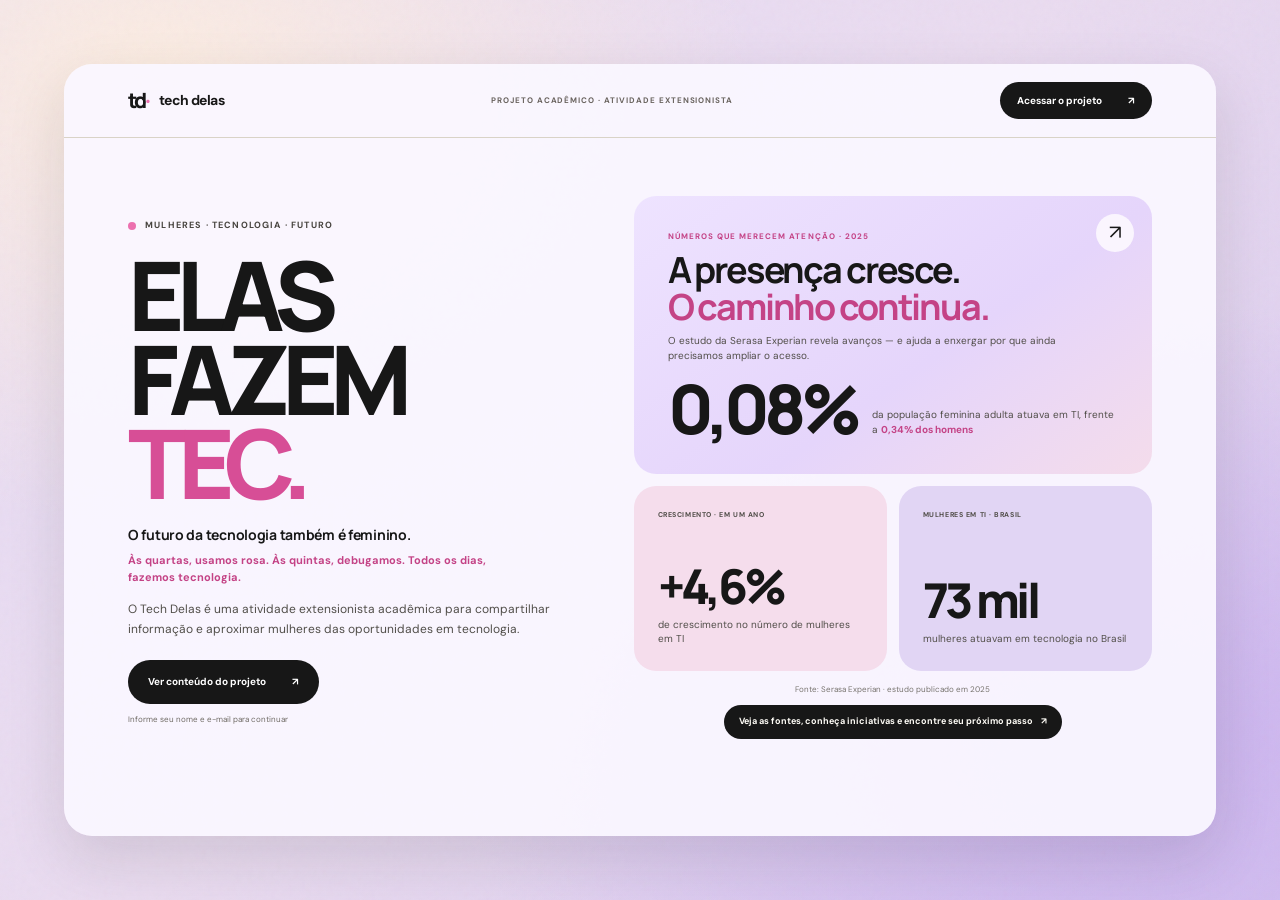
==== commit 19b37249: "Refactor landing page layout and styling; enhance visual appeal and accessibility with updated stati" ====
--- a/index.html
+++ b/index.html
@@ -29,33 +29,22 @@
           <a class="button button-dark" href="cadastro.html">Ver conteúdo do projeto <span>↗</span></a>
           <span class="landing-hint">Informe seu nome e e-mail para continuar</span>
         </div>
-        <div class="landing-hero-art" aria-hidden="true">
-          <span class="doodle-star star-a">✳</span><span class="doodle-star star-b">✦</span><span class="doodle-star star-c">✳</span>
-          <div class="doodle-orbit orbit-a"></div><div class="doodle-orbit orbit-b"></div>
-          <div class="doodle-tile tile-back"><span>IDEIAS EM MOVIMENTO</span><strong>0110<br />1010</strong></div>
-          <div class="doodle-tile tile-front">
-            <span>TECH DELAS / 001</span>
-            <a class="typing-svg-link" href="https://git.io/typing-svg" target="_blank" rel="noopener noreferrer">
-              <img
-                class="typing-svg"
-                src="https://readme-typing-svg.demolab.com?font=Manrope&amp;weight=800&amp;size=48&amp;letterSpacing=-4&amp;duration=1800&amp;pause=1000&amp;color=E56CA9&amp;center=true&amp;width=240&amp;height=70&amp;lines=%3CELAS_%3E"
-                alt="Animação digitando ELAS"
-              />
-            </a>
-            <i>fazem acontecer.</i>
-            <small>curiosidade vira caminho <b>↗</b></small>
+        <div class="landing-stats-panel" role="group" aria-labelledby="landing-stats-title">
+          <article class="landing-stat-feature">
+            <span class="content-kicker">NÚMEROS QUE MERECEM ATENÇÃO · 2025</span>
+            <a class="stat-feature-link" href="https://www.serasaexperian.com.br/sala-de-imprensa/rh/numero-de-mulheres-em-ti-cresce-46-em-um-ano-revela-serasa-experian/"
+              target="_blank" rel="noopener noreferrer"
+              aria-label="Abrir estudo da Serasa Experian sobre mulheres em TI" title="Fonte: Serasa Experian">↗</a>
+            <h2 id="landing-stats-title">A presença cresce.<br /><em>O caminho continua.</em></h2>
+            <p>O estudo da Serasa Experian revela avanços — e ajuda a enxergar por que ainda precisamos ampliar o acesso.</p>
+            <div class="feature-stat-line"><strong>0,08%</strong><span>da população feminina adulta atuava em TI, frente a <b>0,34% dos homens</b></span></div>
+          </article>
+          <div class="landing-stat-grid">
+            <article class="stat-card stat-pink"><span class="stat-card-label">CRESCIMENTO · EM UM ANO</span><strong>+4,6%</strong><span>de crescimento no número de mulheres em TI</span></article>
+            <article class="stat-card stat-lime"><span class="stat-card-label">MULHERES EM TI · BRASIL</span><strong>73 mil</strong><span>mulheres atuavam em tecnologia no Brasil</span></article>
           </div>
-          <!-- <span class="doodle-caption">informação para abrir novos caminhos</span> -->
+          <div class="landing-stats-footer"><span>Fonte: Serasa Experian · estudo publicado em 2025</span><a href="cadastro.html">Veja as fontes, conheça iniciativas e encontre seu próximo passo <span>↗</span></a></div>
         </div>
-      </section>
-      <section class="landing-stats" aria-labelledby="landing-stats-title">
-        <div class="landing-stats-heading"><div><span class="content-kicker">NÚMEROS QUE MERECEM ATENÇÃO · 2025</span><h2 id="landing-stats-title">A presença cresce.<br /><em>O caminho continua.</em></h2></div><p>O estudo da Serasa Experian revela avanços — e ajuda a enxergar por que ainda precisamos ampliar o acesso.</p></div>
-        <div class="landing-stat-grid">
-          <article class="landing-stat"><strong>+4,6%</strong><span>de crescimento no número de mulheres em TI em um ano</span></article>
-          <article class="landing-stat"><strong>73 mil</strong><span>mulheres atuavam em tecnologia no Brasil</span></article>
-          <article class="landing-stat"><strong>0,08%</strong><span>da população feminina adulta atuava em TI, frente a 0,34% dos homens</span></article>
-        </div>
-        <div class="landing-stats-footer"><span>Fonte: Serasa Experian · estudo publicado em 2025</span><a href="cadastro.html">Veja as fontes, conheça iniciativas e encontre seu próximo passo <span>↗</span></a></div>
       </section>
     </main>
     <!-- <footer class="landing-footer"><a class="brand" href="#inicio"><span class="brand-mark">td<span>·</span></span><span>tech delas</span></a><a href="cadastro.html">CONTINUAR ↗</a></footer> -->
--- a/styles.css
+++ b/styles.css
@@ -1413,28 +1413,28 @@
 /* Landing page no estilo visual das páginas internas */
 .landing-body {
   min-height: 100vh;
-  padding: 0;
-  background: var(--cream);
+  padding: clamp(18px, 5vw, 64px);
+  background: var(--blue);
 }
 
 .landing-shell {
-  width: 100%;
-  min-height: 100vh;
+  width: min(100%, 1480px);
+  min-height: calc(100vh - clamp(36px, 10vw, 128px));
   margin: 0 auto;
   overflow: hidden;
   border: 0;
-  border-radius: 0;
-  background: var(--cream);
-  box-shadow: none;
+  border-radius: 28px;
+  background: var(--paper);
+  box-shadow: 0 22px 60px rgba(23, 23, 23, 0.12);
 }
 
 .landing-topbar {
-  height: 76px;
-  padding: 0 clamp(22px, 5.5vw, 76px);
+  height: 74px;
+  padding: 0 clamp(24px, 5vw, 72px);
   border-bottom: 1px solid var(--line);
 }
 
-
+.landing-topbar .project-label { font-size: 8px; }
 
 .landing-nav-cta {
   padding: 11px 17px;
@@ -1442,14 +1442,14 @@
 }
 
 .landing-hero {
-  min-height: 450px;
-  padding: clamp(42px, 6vw, 78px) clamp(25px, 7vw, 96px);
+  min-height: 520px;
+  padding: clamp(32px, 4.5vw, 64px) clamp(24px, 5vw, 72px);
   display: grid;
-  grid-template-columns: 1fr 0.9fr;
+  grid-template-columns: 0.92fr 1.08fr;
   align-items: center;
-  gap: 4%;
+  gap: clamp(28px, 5vw, 72px);
   overflow: hidden;
-  background: var(--cream);
+  background: var(--paper);
 }
 
 .landing-hero-copy {
@@ -1463,8 +1463,8 @@
 }
 
 .landing-hero h1 {
-  margin: 25px 0 12px;
-  font: 800 clamp(70px, 9.5vw, 118px)/0.83 var(--display);
+  margin: 20px 0 14px;
+  font: 800 clamp(64px, 7.5vw, 104px)/0.88 var(--display);
   letter-spacing: -0.095em;
 }
 
@@ -1509,16 +1509,19 @@
 
 .landing-hero-art {
   position: relative;
-  min-height: 345px;
+  min-height: 420px;
   display: grid;
   place-items: center;
+  overflow: hidden;
+  border-radius: 24px;
+  background: var(--blue);
 }
 
 .doodle-orbit {
   position: absolute;
   width: min(90%, 390px);
   height: 250px;
-  border: 1px solid rgba(23, 23, 23, 0.58);
+  border: 1px solid rgba(23, 23, 23, 0.34);
   border-radius: 50%;
   transform: rotate(-28deg);
 }
@@ -1630,25 +1633,29 @@
 }
 
 .landing-stats {
-  padding: 39px clamp(25px, 7vw, 96px) 30px;
-  background: var(--ink);
-  color: var(--paper);
+  padding: 0 clamp(24px, 5vw, 72px) clamp(32px, 4vw, 58px);
+  display: grid;
+  grid-template-columns: minmax(240px, 0.78fr) minmax(0, 1.22fr);
+  grid-template-areas: "heading cards" "footer cards";
+  align-items: center;
+  gap: 22px clamp(28px, 5vw, 72px);
+  background: var(--paper);
+  color: var(--ink);
 }
 
 .landing-stats .content-kicker {
-  color: var(--lime);
+  color: #c44386;
+  font-size: 9px;
 }
 
 .landing-stats-heading {
-  display: flex;
-  justify-content: space-between;
-  align-items: end;
-  gap: 35px;
+  grid-area: heading;
+  align-self: end;
 }
 
 .landing-stats-heading h2 {
-  margin: 9px 0 0;
-  font: 700 clamp(30px, 4vw, 44px)/1.04 var(--display);
+  margin: 12px 0 14px;
+  font: 700 clamp(30px, 3.3vw, 44px)/1.04 var(--display);
   letter-spacing: -0.065em;
 }
 
@@ -1658,58 +1665,67 @@
 }
 
 .landing-stats-heading > p {
-  max-width: 310px;
-  margin: 0 0 4px;
-  color: #d4cec6;
-  font-size: 11px;
+  max-width: 360px;
+  margin: 0;
+  color: #615e58;
+  font-size: 12px;
+  line-height: 1.6;
 }
 
 .landing-stat-grid {
-  margin-top: 22px;
+  grid-area: cards;
   display: grid;
-  grid-template-columns: repeat(3, minmax(0, 1fr));
-  border-top: 1px solid rgba(255, 253, 247, 0.28);
-  border-bottom: 1px solid rgba(255, 253, 247, 0.28);
+  grid-template-columns: repeat(2, minmax(0, 1fr));
+  grid-template-rows: minmax(190px, auto) minmax(170px, auto);
+  gap: 12px;
 }
 
 .landing-stat {
-  min-height: 108px;
-  padding: 18px 22px 18px 0;
+  min-height: 170px;
+  padding: clamp(18px, 2.4vw, 30px);
+  border-radius: 20px;
   display: flex;
   flex-direction: column;
-  justify-content: center;
-  gap: 6px;
-}
-
-.landing-stat + .landing-stat {
-  padding-left: 22px;
-  border-left: 1px solid rgba(255, 253, 247, 0.28);
+  align-items: flex-start;
+  justify-content: flex-end;
+  gap: 9px;
+  transition: transform 220ms ease, box-shadow 220ms ease;
+}
+
+.landing-stat:hover {
+  transform: translateY(-4px);
+  box-shadow: 0 14px 28px rgba(23, 23, 23, 0.12);
 }
 
 .landing-stat strong {
-  font: 800 clamp(32px, 4.1vw, 46px)/1 var(--display);
+  font: 800 clamp(34px, 4.3vw, 56px)/1 var(--display);
   letter-spacing: -0.075em;
-}
-
-.landing-stat:nth-child(1) strong { color: var(--pink); }
-.landing-stat:nth-child(2) strong { color: var(--lime); }
-.landing-stat:nth-child(3) strong { color: var(--blue); }
+  color: var(--ink);
+}
+
+.landing-stat:nth-child(1) { grid-column: 1; grid-row: 2; background: var(--pink-light); }
+.landing-stat:nth-child(2) { grid-column: 2; grid-row: 2; background: var(--lime); }
+.landing-stat:nth-child(3) { grid-column: 1 / -1; grid-row: 1; background: var(--blue); }
+.landing-stat:nth-child(3) strong { font-size: clamp(46px, 5.5vw, 72px); }
 
 .landing-stat span {
   max-width: 250px;
-  color: #d4cec6;
+  color: #514e49;
+  font-size: 11px;
+  line-height: 1.55;
+}
+
+.landing-stat:nth-child(3) span { max-width: 410px; font-size: 12px; }
+.landing-stat span b { color: #c44386; }
+
+.landing-stats-footer {
+  grid-area: footer;
+  display: flex;
+  flex-direction: column;
+  align-items: flex-start;
+  gap: 14px;
+  color: #77736d;
   font-size: 9px;
-  line-height: 1.5;
-}
-
-.landing-stats-footer {
-  padding-top: 13px;
-  display: flex;
-  justify-content: space-between;
-  align-items: center;
-  gap: 12px;
-  color: #d4cec6;
-  font-size: 8px;
 }
 
 .landing-stats-footer a {
@@ -1754,31 +1770,35 @@
 
 @media (max-width: 800px) {
   .landing-hero { grid-template-columns: 1fr; gap: 24px; }
-  .landing-hero-art { min-height: 320px; }
-  .landing-stats-heading { display: block; }
-  .landing-stats-heading > p { margin-top: 13px; }
+  .landing-hero-art { min-height: 400px; }
+  .landing-stats { grid-template-columns: 1fr; grid-template-areas: "heading" "cards" "footer"; }
+  .landing-stats-heading { max-width: 640px; }
+  .landing-stats-heading > p { margin-top: 0; }
 }
 
 @media (max-width: 600px) {
-  .landing-body { padding: 0; }
-  .landing-shell { min-height: 100vh; }
+  .landing-body { padding: 12px; }
+  .landing-shell { min-height: calc(100vh - 24px); border-radius: 20px; }
   .landing-topbar { height: 64px; padding: 0 16px; }
   .landing-topbar .project-label { display: none; }
   .landing-nav-cta { padding: 10px 12px; font-size: 9px; }
   .landing-hero { padding: 38px 21px 28px; }
   .landing-hero h1 { font-size: clamp(67px, 16vw, 95px); }
-  .landing-hero-art { min-height: 280px; }
-  .tile-back { width: 190px; height: 245px; }
-  .tile-front { width: 200px; height: 264px; }
+  .landing-hero-art { min-height: 340px; }
+  .tile-back { width: 175px; height: 225px; }
+  .tile-front { width: 185px; height: 240px; }
   .tile-front { left: 7%; }
   .tile-back { right: 4%; }
   .doodle-caption { right: 1%; bottom: -2px; }
-  .landing-stats { padding: 30px 21px 22px; }
-  .landing-stat-grid { grid-template-columns: 1fr; }
-  .landing-stat,
-  .landing-stat + .landing-stat { min-height: auto; padding: 14px 0; border-left: 0; }
-  .landing-stat + .landing-stat { border-top: 1px solid var(--line); }
-  .landing-stats-footer { align-items: flex-start; flex-direction: column; }
+  .landing-stats { padding: 8px 21px 30px; gap: 18px; }
+  .landing-stat-grid { grid-template-columns: 1fr; grid-template-rows: auto; }
+  .landing-stat:nth-child(3) { grid-column: 1; grid-row: 1; }
+  .landing-stat:nth-child(1) { grid-column: 1; grid-row: 2; }
+  .landing-stat:nth-child(2) { grid-column: 1; grid-row: 3; }
+  .landing-stat { min-height: 150px; }
+  .landing-stat:nth-child(3) { min-height: 190px; }
+  .landing-stats-footer { align-items: flex-start; }
+  .landing-stats-footer a { max-width: 100%; }
   .landing-footer { padding: 13px 16px; font-size: 6px; }
   .landing-footer > span { display: none; }
 }
@@ -1787,4 +1807,246 @@
   .doodle-tile { transition: none; }
 }
 
-
+/* Landing hero with the editorial card layout */
+.landing-hero {
+  grid-template-columns: minmax(0, 0.92fr) minmax(0, 1.08fr);
+}
+
+.landing-stats-panel {
+  min-width: 0;
+  display: grid;
+  align-content: center;
+  gap: 12px;
+}
+
+.landing-stat-feature {
+  position: relative;
+  min-height: 270px;
+  padding: clamp(22px, 3vw, 34px);
+  border-radius: 22px;
+  display: flex;
+  flex-direction: column;
+  align-items: flex-start;
+  background: var(--blue);
+}
+
+.landing-stat-feature .content-kicker {
+  padding-right: 52px;
+  color: #c44386;
+  font-size: 8px;
+}
+
+.landing-stat-feature h2 {
+  margin: 10px 42px 8px 0;
+  font: 700 clamp(25px, 3vw, 36px)/1.02 var(--display);
+  letter-spacing: -0.06em;
+}
+
+.landing-stat-feature h2 em {
+  color: #c44386;
+  font-style: normal;
+}
+
+.landing-stat-feature > p {
+  max-width: 430px;
+  margin: 0;
+  color: #514e49;
+  font-size: 10px;
+  line-height: 1.5;
+}
+
+.feature-stat-line {
+  margin-top: auto;
+  padding-top: 15px;
+  display: flex;
+  align-items: flex-end;
+  gap: 16px;
+}
+
+.feature-stat-line strong {
+  flex: 0 0 auto;
+  color: var(--ink);
+  font: 800 clamp(48px, 5.5vw, 68px)/0.9 var(--display);
+  letter-spacing: -0.08em;
+}
+
+.feature-stat-line span {
+  max-width: 260px;
+  padding-bottom: 3px;
+  color: #514e49;
+  font-size: 10px;
+  line-height: 1.5;
+}
+
+.feature-stat-line b { color: #c44386; }
+
+.stat-feature-link {
+  position: absolute;
+  top: 18px;
+  right: 18px;
+  width: 38px;
+  height: 38px;
+  border-radius: 50%;
+  display: grid;
+  place-items: center;
+  background: var(--paper);
+  color: var(--ink);
+  font-size: 20px;
+  transition: background-color 180ms ease, transform 180ms ease;
+}
+
+.stat-feature-link:hover {
+  background: var(--pink);
+  transform: translate(2px, -2px);
+}
+
+.stat-feature-link:focus-visible {
+  outline: 3px solid #7f57c2;
+  outline-offset: 3px;
+}
+
+.landing-stat-grid {
+  grid-area: auto;
+  grid-template-columns: repeat(2, minmax(0, 1fr));
+  grid-template-rows: auto;
+  gap: 12px;
+}
+
+.stat-card {
+  min-width: 0;
+  min-height: 185px;
+  padding: clamp(17px, 2vw, 24px);
+  border: 0;
+  border-radius: 22px;
+  display: flex;
+  flex-direction: column;
+  align-items: flex-start;
+  justify-content: flex-end;
+  gap: 8px;
+  transition: transform 220ms ease, box-shadow 220ms ease;
+}
+
+.stat-card:hover {
+  transform: translateY(-4px);
+  box-shadow: 0 14px 28px rgba(23, 23, 23, 0.12);
+}
+
+.stat-pink { background: var(--pink-light); }
+.stat-lime { background: var(--lime); }
+
+.stat-card-label {
+  margin-bottom: auto;
+  color: #514e49;
+  font-size: 7px;
+  font-weight: 700;
+  letter-spacing: 0.08em;
+}
+
+.stat-card strong {
+  position: static;
+  top: auto;
+  right: auto;
+  color: var(--ink);
+  font: 800 clamp(32px, 4vw, 48px)/1 var(--display);
+  letter-spacing: -0.075em;
+}
+
+.stat-card > span:last-child {
+  max-width: 230px;
+  color: #514e49;
+  font-size: 10px;
+  line-height: 1.45;
+}
+
+.landing-stats-footer {
+  grid-area: auto;
+  display: flex;
+  justify-content: space-between;
+  align-items: center;
+  flex-wrap: wrap;
+  gap: 10px;
+  color: #77736d;
+  font-size: 8px;
+}
+
+.landing-stats-footer a {
+  max-width: 100%;
+  padding: 10px 15px;
+  background: var(--ink);
+  color: var(--paper);
+  font-size: 9px;
+}
+
+.landing-stats-footer a:hover { background: #c44386; }
+
+@media (max-width: 950px) {
+  .landing-hero { grid-template-columns: 1fr; gap: 30px; }
+}
+
+@media (max-width: 600px) {
+  .landing-stat-feature { min-height: 285px; padding: 21px; }
+  .landing-stat-grid { grid-template-columns: 1fr; }
+  .stat-card { min-height: 150px; }
+  .landing-stats-footer { align-items: flex-start; flex-direction: column; }
+}
+
+@media (prefers-reduced-motion: reduce) {
+  .stat-card,
+  .stat-feature-link,
+  .landing-stats-footer a { transition: none; }
+  .stat-card:hover,
+  .stat-feature-link:hover,
+  .landing-stats-footer a:hover { transform: none; }
+}
+
+/* Paleta e textura inspiradas nas referências, aplicadas apenas à landing. */
+.landing-body {
+  position: relative;
+  isolation: isolate;
+  background-color: #e4d9f4;
+  background-image:
+    radial-gradient(ellipse at 12% 10%, rgba(255, 239, 223, .9), transparent 38%),
+    radial-gradient(ellipse at 88% 82%, rgba(198, 170, 239, .75), transparent 42%),
+    linear-gradient(135deg, #e7dcf4 0%, #eadcf0 48%, #d8c9ef 100%);
+  scrollbar-width: none;
+  -ms-overflow-style: none;
+}
+
+.landing-body::-webkit-scrollbar { display: none; }
+html:has(> body.landing-body) { scrollbar-width: none; -ms-overflow-style: none; }
+html:has(> body.landing-body)::-webkit-scrollbar { display: none; }
+
+.landing-body::before {
+  position: fixed;
+  z-index: -1;
+  inset: 0;
+  pointer-events: none;
+  content: "";
+  opacity: .12;
+  background-image: url("data:image/svg+xml,%3Csvg viewBox='0 0 180 180' xmlns='http://www.w3.org/2000/svg'%3E%3Cfilter id='n'%3E%3CfeTurbulence type='fractalNoise' baseFrequency='.86' numOctaves='3' stitchTiles='stitch'/%3E%3C/filter%3E%3Crect width='100%25' height='100%25' filter='url(%23n)' opacity='.28'/%3E%3C/svg%3E");
+}
+
+.landing-shell { background: rgba(250, 247, 255, .94); }
+.landing-hero { background: transparent; }
+.landing-stat-feature {
+  background: linear-gradient(145deg, #eee3ff 0%, #e5d5fb 58%, #f4dceb 100%);
+  transition: transform 240ms cubic-bezier(.2, .8, .2, 1), box-shadow 240ms ease;
+}
+.landing-stat-feature:hover,
+.stat-card:hover {
+  transform: translateY(-6px);
+  box-shadow: 0 18px 34px rgba(91, 65, 130, .16);
+}
+.stat-pink { background: #f5ddec; }
+.stat-lime { background: #e1d5f4; }
+.stat-feature-link { background: rgba(255, 253, 255, .82); }
+.stat-feature-link:hover { background: #d5bcf5; }
+
+@media (prefers-reduced-motion: reduce) {
+  .landing-stat-feature,
+  .stat-card { transition: none; }
+  .landing-stat-feature:hover,
+  .stat-card:hover { transform: none; }
+}
+
+
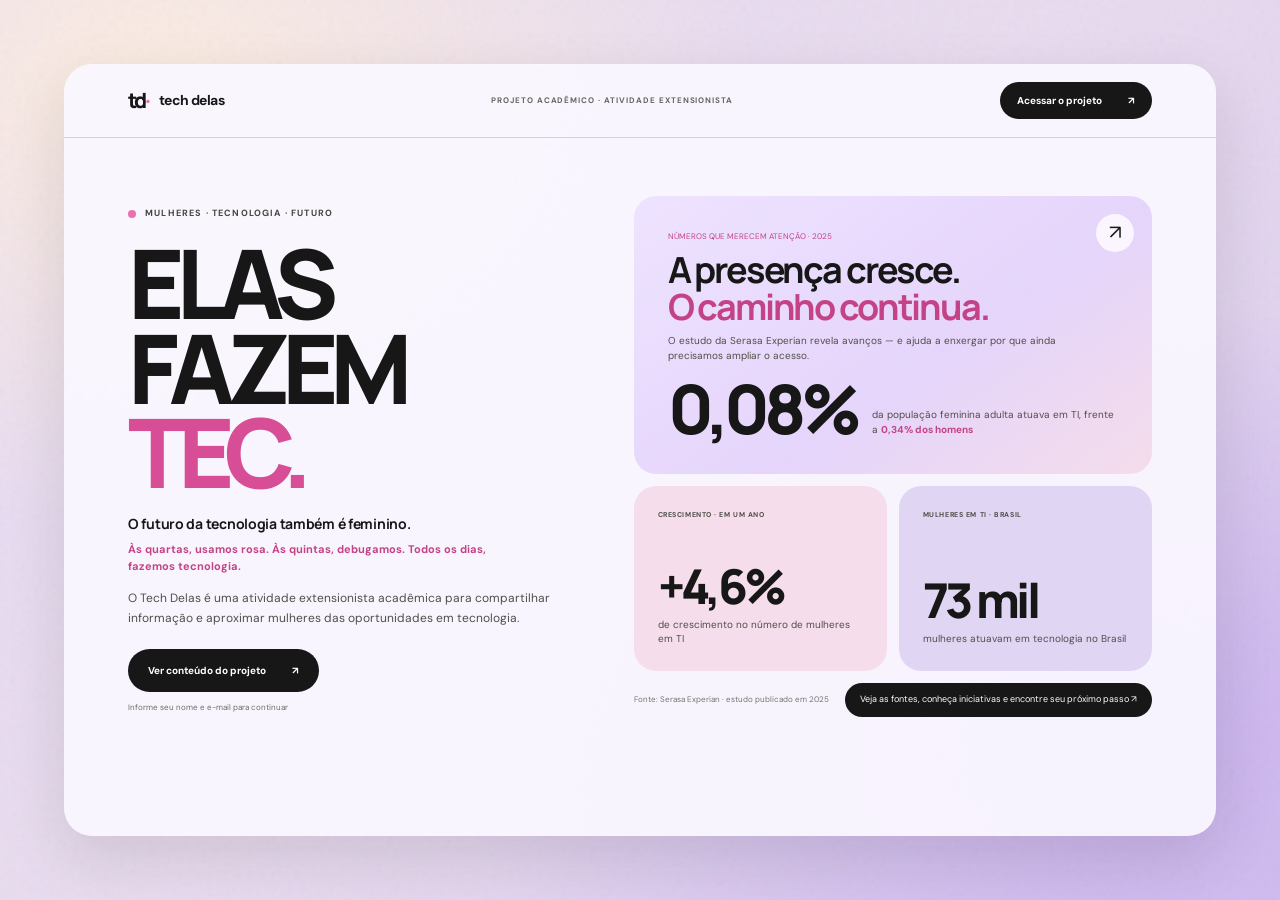
==== commit 281b18d1: "Add new styles for registration, content, and landing pages - Created cadastro.css for registration " ====
--- a/index.html
+++ b/index.html
@@ -9,7 +9,8 @@
   <link rel="preconnect" href="https://fonts.googleapis.com" />
   <link rel="preconnect" href="https://fonts.gstatic.com" crossorigin />
   <link href="https://fonts.googleapis.com/css2?family=DM+Sans:wght@400;500;600;700&family=Manrope:wght@400;500;600;700;800&display=swap" rel="stylesheet" />
-  <link rel="stylesheet" href="styles.css" />
+  <link rel="stylesheet" href="styles/styles.css" />
+  <link rel="stylesheet" href="styles/index.css" />
 </head>
 <body class="landing-body">
   <div class="landing-shell">
--- a/styles/styles.css
+++ b/styles/styles.css
@@ -0,0 +1,170 @@
+:root {
+    --cream: #f7f3e8;
+    --paper: #fffdf7;
+    --ink: #171717;
+    --muted: #66635e;
+    --line: #d9d3c7;
+    --pink: #f287bd;
+    --pink-light: #f8c8df;
+    --lime: #d7f27b;
+    --blue: #bfd8f3;
+    --font: "DM Sans", Arial, sans-serif;
+    --display: Manrope, "DM Sans", Arial, sans-serif
+}
+
+* {
+    box-sizing: border-box
+}
+
+html {
+    scroll-behavior: smooth
+}
+
+body {
+    margin: 0;
+    background: var(--cream);
+    color: var(--ink);
+    font-family: var(--font);
+    font-size: 15px;
+    line-height: 1.55
+}
+
+a {
+    color: inherit;
+    text-decoration: none
+}
+
+.topbar {
+    height: 78px;
+    padding: 0 7.2%;
+    display: flex;
+    align-items: center;
+    justify-content: space-between;
+    border-bottom: 1px solid rgba(23, 23, 23, .12);
+}
+
+.brand {
+    display: inline-flex;
+    align-items: center;
+    gap: 10px;
+    font-size: 14px;
+    font-weight: 700;
+    letter-spacing: -.04em
+}
+
+.brand-mark {
+    font-family: var(--display);
+    font-weight: 800;
+    font-size: 21px;
+    letter-spacing: -.1em
+}
+
+.brand-mark span { color: #ec70af; }
+
+.back-link:hover {
+    color: #d74e96
+}
+
+.eyebrow {
+    display: flex;
+    align-items: center;
+    gap: 9px;
+    color: #47443f;
+    font-size: 10px;
+    letter-spacing: .13em;
+    font-weight: 700
+}
+
+.eyebrow-dot {
+    height: 8px;
+    width: 8px;
+    border-radius: 50%;
+    background: #ec70af
+}
+
+.button {
+    display: inline-flex;
+    align-items: center;
+    justify-content: center;
+    gap: 26px;
+    border-radius: 99px;
+    padding: 14px 20px;
+    font-size: 12px;
+    font-weight: 700;
+    transition: transform .2s, background .2s
+}
+
+.button:hover {
+    transform: translateY(-2px)
+}
+
+.button-dark {
+    background: var(--ink);
+    color: white
+}
+
+.button-dark:hover {
+    background: #393333
+}
+
+.footer {
+    min-height: 77px;
+    padding: 18px 7.2%;
+    display: flex;
+    align-items: center;
+    justify-content: space-between;
+    border-top: 1px solid var(--line);
+    font-size: 8px;
+    letter-spacing: .1em;
+    color: #77736d
+}
+
+.footer .brand {
+    color: var(--ink);
+    font-size: 13px;
+    letter-spacing: -.04em
+}
+
+.back-link {
+    font-size: 11px;
+    font-weight: 600
+}
+
+@media (max-width:800px) {
+.topbar {
+        height: 66px;
+        padding: 0 5%
+}
+.footer {
+        padding: 17px 5%;
+        gap: 12px;
+        flex-wrap: wrap
+}
+
+.footer>span {
+        display: none
+}
++
+}
+
+@media (max-width:430px) {
+.button {
+        padding: 13px 16px
+}
+.footer .brand {
+        font-size: 12px
+}
+
+.footer>a:last-child {
+        font-size: 7px
+}
+}
+
+.project-label {
+  color: #69635e;
+  font-size: 8px;
+  font-weight: 700;
+  letter-spacing: 0.12em;
+  text-align: center;
+}
--- a/styles/index.css
+++ b/styles/index.css
@@ -0,0 +1,299 @@
+.landing-body {
+  position: relative;
+  isolation: isolate;
+  min-height: 100vh;
+  padding: clamp(18px, 5vw, 64px);
+  background-color: #e4d9f4;
+  background-image:
+    radial-gradient(ellipse at 12% 10%, rgba(255, 239, 223, .9), transparent 38%),
+    radial-gradient(ellipse at 88% 82%, rgba(198, 170, 239, .75), transparent 42%),
+    linear-gradient(135deg, #e7dcf4 0%, #eadcf0 48%, #d8c9ef 100%);
+  scrollbar-width: none;
+  -ms-overflow-style: none;
+}
+
+.landing-body::-webkit-scrollbar,
+html:has(> body.landing-body)::-webkit-scrollbar { display: none; }
+
+html:has(> body.landing-body) {
+  scrollbar-width: none;
+  -ms-overflow-style: none;
+}
+
+.landing-body::before {
+  position: fixed;
+  z-index: -1;
+  inset: 0;
+  pointer-events: none;
+  content: "";
+  opacity: .25;
+  background-image: url("data:image/svg+xml,%3Csvg viewBox='0 0 180 180' xmlns='http://www.w3.org/2000/svg'%3E%3Cfilter id='n'%3E%3CfeTurbulence type='fractalNoise' baseFrequency='.86' numOctaves='3' stitchTiles='stitch'/%3E%3C/filter%3E%3Crect width='100%25' height='100%25' filter='url(%23n)' opacity='.28'/%3E%3C/svg%3E");
+}
+
+.landing-shell {
+  width: min(100%, 1480px);
+  min-height: calc(100vh - clamp(36px, 10vw, 128px));
+  margin: 0 auto;
+  overflow: hidden;
+  border-radius: 28px;
+  background: rgba(250, 247, 255, .94);
+  box-shadow: 0 22px 60px rgba(23, 23, 23, .12);
+}
+
+.landing-topbar {
+  height: 74px;
+  padding: 0 clamp(24px, 5vw, 72px);
+  border-bottom: 1px solid var(--line);
+}
+
+.landing-topbar .project-label { font-size: 8px; }
+
+.landing-nav-cta {
+  padding: 11px 17px;
+  font-size: 10px;
+}
+
+.landing-hero {
+  min-height: 520px;
+  padding: clamp(32px, 4.5vw, 64px) clamp(24px, 5vw, 72px);
+  display: grid;
+  grid-template-columns: minmax(0, .92fr) minmax(0, 1.08fr);
+  align-items: center;
+  gap: clamp(28px, 5vw, 72px);
+  overflow: hidden;
+  background: transparent;
+}
+
+.landing-hero-copy {
+  position: relative;
+  z-index: 1;
+  max-width: 570px;
+}
+
+.landing-hero-copy .eyebrow { font-size: 9px; }
+
+.landing-hero h1 {
+  margin: 20px 0 14px;
+  font: 800 clamp(64px, 7.5vw, 104px)/.88 var(--display);
+  letter-spacing: -.095em;
+}
+
+.landing-hero h1 em {
+  color: #d74e96;
+  font-style: normal;
+}
+
+.landing-tagline {
+  margin: 20px 0 9px;
+  font: 700 14px/1.25 var(--display);
+  letter-spacing: -.02em;
+}
+
+.landing-wink {
+  max-width: 400px;
+  margin: 0 0 15px;
+  color: #c44386;
+  font-size: 11px;
+  font-weight: 700;
+  line-height: 1.5;
+}
+
+.landing-description {
+  max-width: 440px;
+  margin: 0 0 20px;
+  color: #514e49;
+  font-size: 12px;
+  line-height: 1.65;
+}
+
+.landing-hero-copy > .button { font-size: 10px; }
+
+.landing-hint {
+  display: block;
+  margin-top: 9px;
+  color: #6f6a64;
+  font-size: 8px;
+}
+
+.landing-stats-panel {
+  min-width: 0;
+  display: grid;
+  align-content: center;
+  gap: 12px;
+}
+
+.landing-stat-feature {
+  position: relative;
+  min-height: 270px;
+  padding: clamp(22px, 3vw, 34px);
+  border-radius: 22px;
+  display: flex;
+  flex-direction: column;
+  align-items: flex-start;
+  background: linear-gradient(145deg, #eee3ff 0%, #e5d5fb 58%, #f4dceb 100%);
+  transition: transform .2s ease, box-shadow .2s ease;
+}
+
+.landing-stat-feature .content-kicker {
+  padding-right: 52px;
+  color: #c44386;
+  font-size: 8px;
+}
+
+.landing-stat-feature h2 {
+  margin: 10px 42px 8px 0;
+  font: 700 clamp(25px, 3vw, 36px)/1.02 var(--display);
+  letter-spacing: -.06em;
+}
+
+.landing-stat-feature h2 em {
+  color: #c44386;
+  font-style: normal;
+}
+
+.landing-stat-feature > p {
+  max-width: 430px;
+  margin: 0;
+  color: #514e49;
+  font-size: 10px;
+  line-height: 1.5;
+}
+
+.feature-stat-line {
+  margin-top: auto;
+  padding-top: 15px;
+  display: flex;
+  align-items: flex-end;
+  gap: 16px;
+}
+
+.feature-stat-line strong {
+  flex: 0 0 auto;
+  color: var(--ink);
+  font: 800 clamp(48px, 5.5vw, 68px)/.9 var(--display);
+  letter-spacing: -.08em;
+}
+
+.feature-stat-line span {
+  max-width: 260px;
+  padding-bottom: 3px;
+  color: #514e49;
+  font-size: 10px;
+  line-height: 1.5;
+}
+
+.feature-stat-line b { color: #c44386; }
+
+.stat-feature-link {
+  position: absolute;
+  top: 18px;
+  right: 18px;
+  width: 38px;
+  height: 38px;
+  border-radius: 50%;
+  display: grid;
+  place-items: center;
+  background: rgba(255, 253, 255, .82);
+  color: var(--ink);
+  font-size: 20px;
+  transition: background-color 180ms ease, transform 180ms ease;
+}
+
+.stat-feature-link:hover {
+  background: #d5bcf5;
+  transform: translate(2px, -2px);
+}
+
+.stat-feature-link:focus-visible {
+  outline: 3px solid #7f57c2;
+  outline-offset: 3px;
+}
+
+.landing-stat-grid {
+  display: grid;
+  grid-template-columns: repeat(2, minmax(0, 1fr));
+  gap: 12px;
+}
+
+.stat-card {
+  min-width: 0;
+  min-height: 185px;
+  padding: clamp(17px, 2vw, 24px);
+  border-radius: 22px;
+  display: flex;
+  flex-direction: column;
+  align-items: flex-start;
+  justify-content: flex-end;
+  gap: 8px;
+  transition: transform .2s ease, box-shadow .2s ease;
+}
+
+.stat-card:hover,
+.landing-stat-feature:hover {
+  transform: translateY(-4px);
+  box-shadow: 0 14px 28px rgba(91, 65, 130, .16);
+}
+
+.stat-pink { background: #f5ddec; }
+.stat-lime { background: #e1d5f4; }
+
+.stat-card-label {
+  margin-bottom: auto;
+  color: #514e49;
+  font-size: 7px;
+  font-weight: 700;
+  letter-spacing: .08em;
+}
+
+.stat-card strong {
+  color: var(--ink);
+  font: 800 clamp(32px, 4vw, 48px)/1 var(--display);
+  letter-spacing: -.075em;
+}
+
+.stat-card > span:last-child {
+  max-width: 230px;
+  color: #514e49;
+  font-size: 10px;
+  line-height: 1.45;
+}
+
+.landing-stats-footer {
+  display: flex;
+  justify-content: space-between;
+  align-items: center;
+  flex-wrap: wrap;
+  gap: 10px;
+  color: #77736d;
+  font-size: 8px;
+}
+
+.landing-stats-footer a {
+  max-width: 100%;
+  padding: 10px 15px;
+  border-radius: 99px;
+  background: var(--ink);
+  color: var(--paper);
+  font-size: 9px;
+  transition: background-color 180ms ease, transform 180ms ease;
+}
+
+.landing-stats-footer a:hover { background: #c44386; }
+
+@media (max-width: 950px) {
+  .landing-hero { grid-template-columns: 1fr; gap: 30px; }
+}
+
+@media (max-width: 600px) {
+  .landing-body { padding: 12px; }
+  .landing-shell { min-height: calc(100vh - 24px); border-radius: 20px; }
+  .landing-topbar { height: 64px; padding: 0 16px; }
+  .landing-topbar .project-label { display: none; }
+  .landing-nav-cta { padding: 10px 12px; font-size: 9px; }
+  .landing-hero { padding: 38px 21px 28px; }
+  .landing-hero h1 { font-size: clamp(67px, 16vw, 95px); }
+  .landing-stat-feature { min-height: 285px; padding: 21px; }
+  .landing-stat-grid { grid-template-columns: 1fr; }
+  .stat-card { min-height: 150px; }
+  .landing-stats-footer { align-items: flex-start; flex-direction: column; }
+}
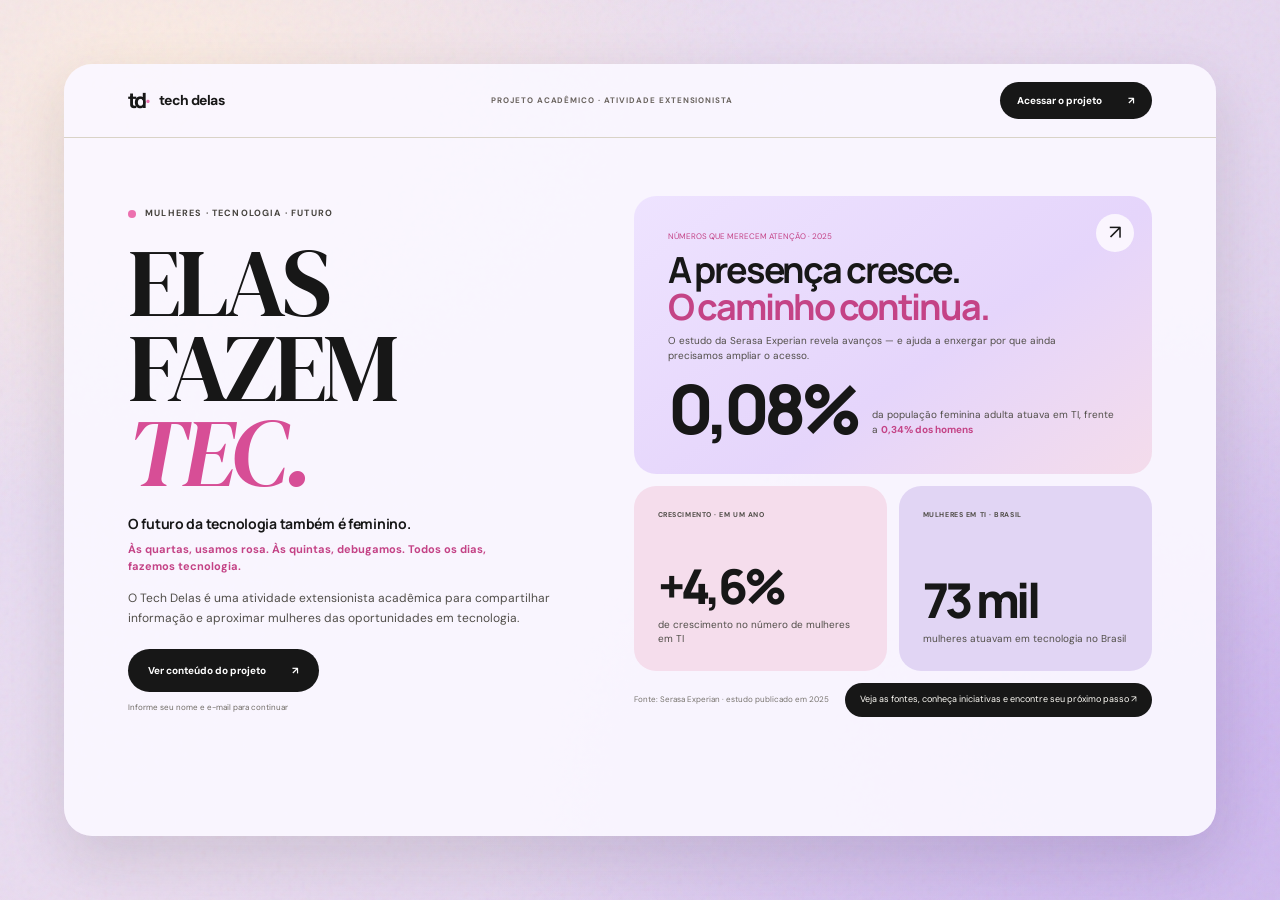
==== commit 76061a67: "Enhance typography and styling across various pages - Updated font styles in index.html to include "" ====
--- a/index.html
+++ b/index.html
@@ -8,7 +8,7 @@
   <title>Tech Delas — Elas fazem TEC.</title>
   <link rel="preconnect" href="https://fonts.googleapis.com" />
   <link rel="preconnect" href="https://fonts.gstatic.com" crossorigin />
-  <link href="https://fonts.googleapis.com/css2?family=DM+Sans:wght@400;500;600;700&family=Manrope:wght@400;500;600;700;800&display=swap" rel="stylesheet" />
+  <link href="https://fonts.googleapis.com/css2?family=DM+Sans:wght@400;500;600;700&family=DM+Serif+Display:ital@0;1&family=Manrope:wght@400;500;600;700;800&display=swap" rel="stylesheet" />
   <link rel="stylesheet" href="styles/styles.css" />
   <link rel="stylesheet" href="styles/index.css" />
 </head>
--- a/styles/index.css
+++ b/styles/index.css
@@ -74,13 +74,13 @@
 
 .landing-hero h1 {
   margin: 20px 0 14px;
-  font: 800 clamp(64px, 7.5vw, 104px)/.88 var(--display);
-  letter-spacing: -.095em;
+  font: 400 clamp(64px, 7.5vw, 104px)/.88 "DM Serif Display", Georgia, serif;
+  letter-spacing: -.045em;
 }
 
 .landing-hero h1 em {
   color: #d74e96;
-  font-style: normal;
+  font-style: italic;
 }
 
 .landing-tagline {
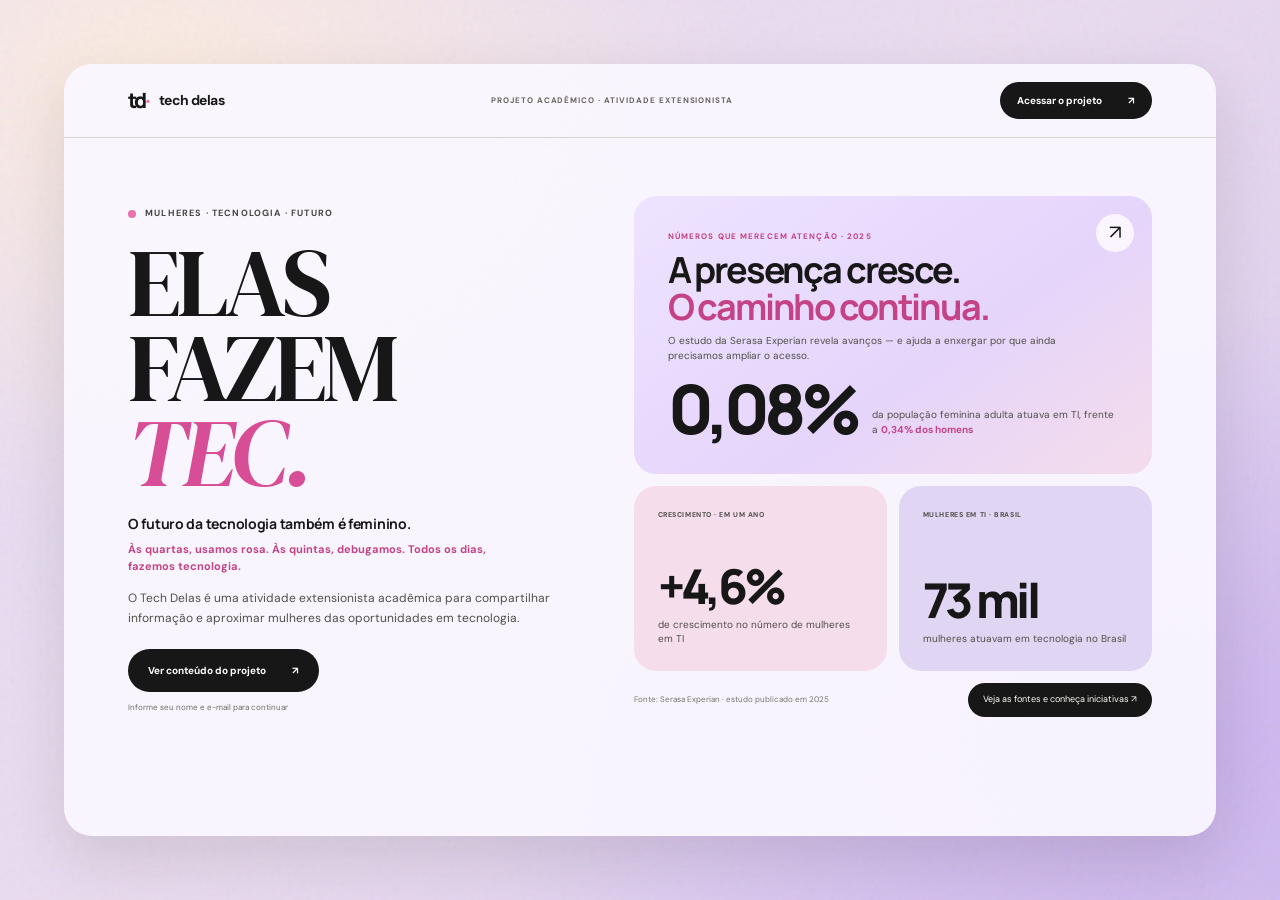
==== commit a40c4669: "Refactor index.html and styles for improved accessibility and design consistency; update theme color" ====
--- a/index.html
+++ b/index.html
@@ -1,9 +1,10 @@
 <!doctype html>
 <html lang="pt-BR">
+
 <head>
   <meta charset="utf-8" />
   <meta name="viewport" content="width=device-width, initial-scale=1" />
-  <meta name="theme-color" content="#f7f3e8" />
+  <meta name="theme-color" content="#e4d9f4" />
   <meta name="description" content="Tech Delas é um projeto acadêmico de extensão sobre mulheres na tecnologia. Conheça dados de 2025 e acesse conteúdos gratuitos." />
   <title>Tech Delas — Elas fazem TEC.</title>
   <link rel="preconnect" href="https://fonts.googleapis.com" />
@@ -12,13 +13,17 @@
   <link rel="stylesheet" href="styles/styles.css" />
   <link rel="stylesheet" href="styles/index.css" />
 </head>
+
 <body class="landing-body">
   <div class="landing-shell">
     <header class="topbar landing-topbar">
-      <a class="brand" href="#inicio" aria-label="Tech Delas, início"><span class="brand-mark">td<span>·</span></span><span>tech delas</span></a>
+      <a class="brand" href="#inicio" aria-label="Tech Delas, início">
+        <span class="brand-mark">td<span>·</span></span><span>tech delas</span>
+      </a>
       <span class="project-label">PROJETO ACADÊMICO · ATIVIDADE EXTENSIONISTA</span>
-      <a class="button button-dark landing-nav-cta" href="cadastro.html">Acessar o projeto <span>↗</span></a>
+      <a class="button button-dark landing-nav-cta" href="pages/cadastro.html">Acessar o projeto <span aria-hidden="true">↗</span></a>
     </header>
+
     <main>
       <section class="landing-hero" id="inicio" aria-labelledby="hero-title">
         <div class="landing-hero-copy">
@@ -27,29 +32,46 @@
           <p class="landing-tagline">O futuro da tecnologia também é feminino.</p>
           <p class="landing-wink">Às quartas, usamos rosa. Às quintas, debugamos. Todos os dias, fazemos tecnologia.</p>
           <p class="landing-description">O Tech Delas é uma atividade extensionista acadêmica para compartilhar informação e aproximar mulheres das oportunidades em tecnologia.</p>
-          <a class="button button-dark" href="cadastro.html">Ver conteúdo do projeto <span>↗</span></a>
+          <a class="button button-dark" href="pages/cadastro.html">Ver conteúdo do projeto <span aria-hidden="true">↗</span></a>
           <span class="landing-hint">Informe seu nome e e-mail para continuar</span>
         </div>
+
         <div class="landing-stats-panel" role="group" aria-labelledby="landing-stats-title">
           <article class="landing-stat-feature">
-            <span class="content-kicker">NÚMEROS QUE MERECEM ATENÇÃO · 2025</span>
-            <a class="stat-feature-link" href="https://www.serasaexperian.com.br/sala-de-imprensa/rh/numero-de-mulheres-em-ti-cresce-46-em-um-ano-revela-serasa-experian/"
+            <span class="kicker">NÚMEROS QUE MERECEM ATENÇÃO · 2025</span>
+            <a class="stat-feature-link"
+              href="https://www.serasaexperian.com.br/sala-de-imprensa/rh/numero-de-mulheres-em-ti-cresce-46-em-um-ano-revela-serasa-experian/"
               target="_blank" rel="noopener noreferrer"
               aria-label="Abrir estudo da Serasa Experian sobre mulheres em TI" title="Fonte: Serasa Experian">↗</a>
             <h2 id="landing-stats-title">A presença cresce.<br /><em>O caminho continua.</em></h2>
             <p>O estudo da Serasa Experian revela avanços — e ajuda a enxergar por que ainda precisamos ampliar o acesso.</p>
-            <div class="feature-stat-line"><strong>0,08%</strong><span>da população feminina adulta atuava em TI, frente a <b>0,34% dos homens</b></span></div>
+            <div class="feature-stat-line">
+              <strong>0,08%</strong>
+              <span>da população feminina adulta atuava em TI, frente a <b>0,34% dos homens</b></span>
+            </div>
           </article>
+
           <div class="landing-stat-grid">
-            <article class="stat-card stat-pink"><span class="stat-card-label">CRESCIMENTO · EM UM ANO</span><strong>+4,6%</strong><span>de crescimento no número de mulheres em TI</span></article>
-            <article class="stat-card stat-lime"><span class="stat-card-label">MULHERES EM TI · BRASIL</span><strong>73 mil</strong><span>mulheres atuavam em tecnologia no Brasil</span></article>
+            <article class="stat-card stat-rose">
+              <span class="stat-card-label">CRESCIMENTO · EM UM ANO</span>
+              <strong>+4,6%</strong>
+              <span>de crescimento no número de mulheres em TI</span>
+            </article>
+            <article class="stat-card stat-lilac">
+              <span class="stat-card-label">MULHERES EM TI · BRASIL</span>
+              <strong>73 mil</strong>
+              <span>mulheres atuavam em tecnologia no Brasil</span>
+            </article>
           </div>
-          <div class="landing-stats-footer"><span>Fonte: Serasa Experian · estudo publicado em 2025</span><a href="cadastro.html">Veja as fontes, conheça iniciativas e encontre seu próximo passo <span>↗</span></a></div>
+
+          <div class="landing-stats-footer">
+            <span>Fonte: Serasa Experian · estudo publicado em 2025</span>
+            <a href="pages/cadastro.html">Veja as fontes e conheça iniciativas <span aria-hidden="true">↗</span></a>
+          </div>
         </div>
       </section>
     </main>
-    <!-- <footer class="landing-footer"><a class="brand" href="#inicio"><span class="brand-mark">td<span>·</span></span><span>tech delas</span></a><a href="cadastro.html">CONTINUAR ↗</a></footer> -->
   </div>
-  <script src="script.js"></script>
 </body>
+
 </html>
--- a/styles/styles.css
+++ b/styles/styles.css
@@ -1,170 +1,207 @@
-:root {
-    --cream: #f7f3e8;
-    --paper: #fffdf7;
-    --ink: #171717;
-    --muted: #66635e;
-    --line: #d9d3c7;
-    --pink: #f287bd;
-    --pink-light: #f8c8df;
-    --lime: #d7f27b;
-    --blue: #bfd8f3;
-    --font: "DM Sans", Arial, sans-serif;
-    --display: Manrope, "DM Sans", Arial, sans-serif
-}
-
-* {
-    box-sizing: border-box
-}
-
-html {
-    scroll-behavior: smooth
-}
-
-body {
-    margin: 0;
-    background: var(--cream);
-    color: var(--ink);
-    font-family: var(--font);
-    font-size: 15px;
-    line-height: 1.55
-}
-
-a {
-    color: inherit;
-    text-decoration: none
-}
-
-.topbar {
-    height: 78px;
-    padding: 0 7.2%;
-    display: flex;
-    align-items: center;
-    justify-content: space-between;
-    border-bottom: 1px solid rgba(23, 23, 23, .12);
-}
-
-.brand {
-    display: inline-flex;
-    align-items: center;
-    gap: 10px;
-    font-size: 14px;
-    font-weight: 700;
-    letter-spacing: -.04em
-}
-
-.brand-mark {
-    font-family: var(--display);
-    font-weight: 800;
-    font-size: 21px;
-    letter-spacing: -.1em
-}
-
-.brand-mark span { color: #ec70af; }
-
-.back-link:hover {
-    color: #d74e96
-}
-
-.eyebrow {
-    display: flex;
-    align-items: center;
-    gap: 9px;
-    color: #47443f;
-    font-size: 10px;
-    letter-spacing: .13em;
-    font-weight: 700
-}
-
-.eyebrow-dot {
-    height: 8px;
-    width: 8px;
-    border-radius: 50%;
-    background: #ec70af
-}
-
-.button {
-    display: inline-flex;
-    align-items: center;
-    justify-content: center;
-    gap: 26px;
-    border-radius: 99px;
-    padding: 14px 20px;
-    font-size: 12px;
-    font-weight: 700;
-    transition: transform .2s, background .2s
-}
-
-.button:hover {
-    transform: translateY(-2px)
-}
-
-.button-dark {
-    background: var(--ink);
-    color: white
-}
-
-.button-dark:hover {
-    background: #393333
-}
-
-.footer {
-    min-height: 77px;
-    padding: 18px 7.2%;
-    display: flex;
-    align-items: center;
-    justify-content: space-between;
-    border-top: 1px solid var(--line);
-    font-size: 8px;
-    letter-spacing: .1em;
-    color: #77736d
-}
-
-.footer .brand {
-    color: var(--ink);
-    font-size: 13px;
-    letter-spacing: -.04em
-}
-
-.back-link {
-    font-size: 11px;
-    font-weight: 600
-}
-
-@media (max-width:800px) {
-.topbar {
-        height: 66px;
-        padding: 0 5%
-}
-.footer {
-        padding: 17px 5%;
-        gap: 12px;
-        flex-wrap: wrap
-}
-
-.footer>span {
-        display: none
-}
--
-}
-
-@media (max-width:430px) {
-.button {
-        padding: 13px 16px
-}
-.footer .brand {
-        font-size: 12px
-}
-
-.footer>a:last-child {
-        font-size: 7px
-}
-}
-
-.project-label {
-  color: #69635e;
-  font-size: 8px;
-  font-weight: 700;
-  letter-spacing: 0.12em;
-  text-align: center;
-}
+/* 1. Tokens ---------------------------------------------------------------- */
+:root {
+  /* Neutros */
+  --cream: #f7f3e8;
+  --paper: #fffdf7;
+  --ink: #171717;
+  --line: #d9d3c7;
+  --text: #514e49;
+  --text-soft: #77736d;
+
+  /* Rosas */
+  --pink: #ec70af;
+  --pink-hover: #d74e96;
+  --pink-deep: #c44386;
+  --pink-kicker: #a43d7d;
+
+  /* Superfícies lilás */
+  --rose: #f5ddec;
+  --lilac: #e1d5f4;
+  --lavender: #e6e0f6;
+  --surface: rgba(250, 247, 255, .94);
+
+  /* Tipografia */
+  --font: "DM Sans", Arial, sans-serif;
+  --display: Manrope, "DM Sans", Arial, sans-serif;
+  --serif: "DM Serif Display", Georgia, serif;
+}
+
+/* 2. Base ------------------------------------------------------------------ */
+* {
+  box-sizing: border-box;
+}
+
+html {
+  scroll-behavior: smooth;
+}
+
+body {
+  margin: 0;
+  background: var(--cream);
+  color: var(--ink);
+  font-family: var(--font);
+  font-size: 15px;
+  line-height: 1.55;
+}
+
+a {
+  color: inherit;
+  text-decoration: none;
+}
+
+/* 3. Componentes ----------------------------------------------------------- */
+.topbar {
+  height: 78px;
+  padding: 0 7.2%;
+  display: flex;
+  align-items: center;
+  justify-content: space-between;
+  border-bottom: 1px solid rgba(23, 23, 23, .12);
+}
+
+.brand {
+  display: inline-flex;
+  align-items: center;
+  gap: 10px;
+  font-size: 14px;
+  font-weight: 700;
+  letter-spacing: -.04em;
+}
+
+.brand-mark {
+  font-family: var(--display);
+  font-weight: 800;
+  font-size: 21px;
+  letter-spacing: -.1em;
+}
+
+.brand-mark span {
+  color: var(--pink);
+}
+
+.back-link {
+  font-size: 11px;
+  font-weight: 600;
+}
+
+.back-link:hover {
+  color: var(--pink-hover);
+}
+
+.project-label {
+  color: #69635e;
+  font-size: 8px;
+  font-weight: 700;
+  letter-spacing: .12em;
+  text-align: center;
+}
+
+.eyebrow {
+  display: flex;
+  align-items: center;
+  gap: 9px;
+  color: #47443f;
+  font-size: 10px;
+  font-weight: 700;
+  letter-spacing: .13em;
+}
+
+.eyebrow-dot {
+  width: 8px;
+  height: 8px;
+  border-radius: 50%;
+  background: var(--pink);
+}
+
+/* Rótulo pequeno acima de títulos e cartões (usado na home e no conteúdo) */
+.kicker {
+  color: var(--pink-kicker);
+  font-size: 9px;
+  font-weight: 700;
+  letter-spacing: .14em;
+}
+
+.button {
+  display: inline-flex;
+  align-items: center;
+  justify-content: center;
+  gap: 26px;
+  padding: 14px 20px;
+  border-radius: 99px;
+  font-size: 12px;
+  font-weight: 700;
+  transition: transform .2s, background .2s;
+}
+
+.button:hover {
+  transform: translateY(-2px);
+}
+
+.button-dark {
+  background: var(--ink);
+  color: #fff;
+}
+
+.button-dark:hover {
+  background: #393333;
+}
+
+.footer {
+  min-height: 77px;
+  padding: 18px 7.2%;
+  display: flex;
+  align-items: center;
+  justify-content: space-between;
+  border-top: 1px solid var(--line);
+  color: var(--text-soft);
+  font-size: 8px;
+  letter-spacing: .1em;
+}
+
+.footer .brand {
+  color: var(--ink);
+  font-size: 13px;
+}
+
+/* 4. Fundo lilás compartilhado pela home e pelo cadastro -------------------- */
+.landing-body,
+.registration-page {
+  min-height: 100vh;
+  background-color: #e4d9f4;
+  background-image:
+    radial-gradient(ellipse at 12% 10%, rgba(255, 239, 223, .9), transparent 38%),
+    radial-gradient(ellipse at 88% 82%, rgba(198, 170, 239, .75), transparent 42%),
+    linear-gradient(135deg, #e7dcf4 0%, #eadcf0 48%, #d8c9ef 100%);
+}
+
+/* 5. Responsivo ------------------------------------------------------------ */
+@media (max-width: 800px) {
+  .topbar {
+    height: 66px;
+    padding: 0 5%;
+  }
+
+  .footer {
+    padding: 17px 5%;
+    gap: 12px;
+    flex-wrap: wrap;
+  }
+
+  .footer > span {
+    display: none;
+  }
+}
+
+@media (max-width: 430px) {
+  .button {
+    padding: 13px 16px;
+  }
+
+  .footer .brand {
+    font-size: 12px;
+  }
+
+  .footer > a:last-child {
+    font-size: 7px;
+  }
+}
--- a/styles/index.css
+++ b/styles/index.css
@@ -1,25 +1,11 @@
+/* Página */
 .landing-body {
   position: relative;
   isolation: isolate;
-  min-height: 100vh;
   padding: clamp(18px, 5vw, 64px);
-  background-color: #e4d9f4;
-  background-image:
-    radial-gradient(ellipse at 12% 10%, rgba(255, 239, 223, .9), transparent 38%),
-    radial-gradient(ellipse at 88% 82%, rgba(198, 170, 239, .75), transparent 42%),
-    linear-gradient(135deg, #e7dcf4 0%, #eadcf0 48%, #d8c9ef 100%);
-  scrollbar-width: none;
-  -ms-overflow-style: none;
-}
-
-.landing-body::-webkit-scrollbar,
-html:has(> body.landing-body)::-webkit-scrollbar { display: none; }
-
-html:has(> body.landing-body) {
-  scrollbar-width: none;
-  -ms-overflow-style: none;
-}
-
+}
+
+/* Textura de ruído */
 .landing-body::before {
   position: fixed;
   z-index: -1;
@@ -30,29 +16,39 @@
   background-image: url("data:image/svg+xml,%3Csvg viewBox='0 0 180 180' xmlns='http://www.w3.org/2000/svg'%3E%3Cfilter id='n'%3E%3CfeTurbulence type='fractalNoise' baseFrequency='.86' numOctaves='3' stitchTiles='stitch'/%3E%3C/filter%3E%3Crect width='100%25' height='100%25' filter='url(%23n)' opacity='.28'/%3E%3C/svg%3E");
 }
 
+/* A rolagem acontece no <html>, por isso a barra é ocultada nele */
+html:has(> body.landing-body) {
+  scrollbar-width: none;
+  -ms-overflow-style: none;
+}
+
+html:has(> body.landing-body)::-webkit-scrollbar {
+  display: none;
+}
+
 .landing-shell {
   width: min(100%, 1480px);
   min-height: calc(100vh - clamp(36px, 10vw, 128px));
   margin: 0 auto;
   overflow: hidden;
   border-radius: 28px;
-  background: rgba(250, 247, 255, .94);
+  background: var(--surface);
   box-shadow: 0 22px 60px rgba(23, 23, 23, .12);
 }
 
+/* Topo */
 .landing-topbar {
   height: 74px;
   padding: 0 clamp(24px, 5vw, 72px);
   border-bottom: 1px solid var(--line);
 }
 
-.landing-topbar .project-label { font-size: 8px; }
-
 .landing-nav-cta {
   padding: 11px 17px;
   font-size: 10px;
 }
 
+/* Hero */
 .landing-hero {
   min-height: 520px;
   padding: clamp(32px, 4.5vw, 64px) clamp(24px, 5vw, 72px);
@@ -61,7 +57,6 @@
   align-items: center;
   gap: clamp(28px, 5vw, 72px);
   overflow: hidden;
-  background: transparent;
 }
 
 .landing-hero-copy {
@@ -70,16 +65,18 @@
   max-width: 570px;
 }
 
-.landing-hero-copy .eyebrow { font-size: 9px; }
+.landing-hero-copy .eyebrow {
+  font-size: 9px;
+}
 
 .landing-hero h1 {
   margin: 20px 0 14px;
-  font: 400 clamp(64px, 7.5vw, 104px)/.88 "DM Serif Display", Georgia, serif;
+  font: 400 clamp(64px, 7.5vw, 104px)/.88 var(--serif);
   letter-spacing: -.045em;
 }
 
 .landing-hero h1 em {
-  color: #d74e96;
+  color: var(--pink-hover);
   font-style: italic;
 }
 
@@ -92,7 +89,7 @@
 .landing-wink {
   max-width: 400px;
   margin: 0 0 15px;
-  color: #c44386;
+  color: var(--pink-deep);
   font-size: 11px;
   font-weight: 700;
   line-height: 1.5;
@@ -101,12 +98,14 @@
 .landing-description {
   max-width: 440px;
   margin: 0 0 20px;
-  color: #514e49;
+  color: var(--text);
   font-size: 12px;
   line-height: 1.65;
 }
 
-.landing-hero-copy > .button { font-size: 10px; }
+.landing-hero-copy > .button {
+  font-size: 10px;
+}
 
 .landing-hint {
   display: block;
@@ -115,11 +114,23 @@
   font-size: 8px;
 }
 
+/* Painel de números */
 .landing-stats-panel {
   min-width: 0;
   display: grid;
   align-content: center;
   gap: 12px;
+}
+
+.landing-stat-feature,
+.stat-card {
+  transition: transform .2s ease, box-shadow .2s ease;
+}
+
+.landing-stat-feature:hover,
+.stat-card:hover {
+  transform: translateY(-4px);
+  box-shadow: 0 14px 28px rgba(91, 65, 130, .16);
 }
 
 .landing-stat-feature {
@@ -131,12 +142,11 @@
   flex-direction: column;
   align-items: flex-start;
   background: linear-gradient(145deg, #eee3ff 0%, #e5d5fb 58%, #f4dceb 100%);
-  transition: transform .2s ease, box-shadow .2s ease;
-}
-
-.landing-stat-feature .content-kicker {
+}
+
+.landing-stat-feature .kicker {
   padding-right: 52px;
-  color: #c44386;
+  color: var(--pink-deep);
   font-size: 8px;
 }
 
@@ -147,14 +157,14 @@
 }
 
 .landing-stat-feature h2 em {
-  color: #c44386;
+  color: var(--pink-deep);
   font-style: normal;
 }
 
 .landing-stat-feature > p {
   max-width: 430px;
   margin: 0;
-  color: #514e49;
+  color: var(--text);
   font-size: 10px;
   line-height: 1.5;
 }
@@ -169,7 +179,6 @@
 
 .feature-stat-line strong {
   flex: 0 0 auto;
-  color: var(--ink);
   font: 800 clamp(48px, 5.5vw, 68px)/.9 var(--display);
   letter-spacing: -.08em;
 }
@@ -177,12 +186,14 @@
 .feature-stat-line span {
   max-width: 260px;
   padding-bottom: 3px;
-  color: #514e49;
+  color: var(--text);
   font-size: 10px;
   line-height: 1.5;
 }
 
-.feature-stat-line b { color: #c44386; }
+.feature-stat-line b {
+  color: var(--pink-deep);
+}
 
 .stat-feature-link {
   position: absolute;
@@ -225,35 +236,32 @@
   align-items: flex-start;
   justify-content: flex-end;
   gap: 8px;
-  transition: transform .2s ease, box-shadow .2s ease;
-}
-
-.stat-card:hover,
-.landing-stat-feature:hover {
-  transform: translateY(-4px);
-  box-shadow: 0 14px 28px rgba(91, 65, 130, .16);
-}
-
-.stat-pink { background: #f5ddec; }
-.stat-lime { background: #e1d5f4; }
+}
+
+.stat-rose {
+  background: var(--rose);
+}
+
+.stat-lilac {
+  background: var(--lilac);
+}
 
 .stat-card-label {
   margin-bottom: auto;
-  color: #514e49;
+  color: var(--text);
   font-size: 7px;
   font-weight: 700;
   letter-spacing: .08em;
 }
 
 .stat-card strong {
-  color: var(--ink);
   font: 800 clamp(32px, 4vw, 48px)/1 var(--display);
   letter-spacing: -.075em;
 }
 
 .stat-card > span:last-child {
   max-width: 230px;
-  color: #514e49;
+  color: var(--text);
   font-size: 10px;
   line-height: 1.45;
 }
@@ -264,7 +272,7 @@
   align-items: center;
   flex-wrap: wrap;
   gap: 10px;
-  color: #77736d;
+  color: var(--text-soft);
   font-size: 8px;
 }
 
@@ -278,22 +286,65 @@
   transition: background-color 180ms ease, transform 180ms ease;
 }
 
-.landing-stats-footer a:hover { background: #c44386; }
-
+.landing-stats-footer a:hover {
+  background: var(--pink-deep);
+}
+
+/* Responsivo */
 @media (max-width: 950px) {
-  .landing-hero { grid-template-columns: 1fr; gap: 30px; }
+  .landing-hero {
+    grid-template-columns: 1fr;
+    gap: 30px;
+  }
 }
 
 @media (max-width: 600px) {
-  .landing-body { padding: 12px; }
-  .landing-shell { min-height: calc(100vh - 24px); border-radius: 20px; }
-  .landing-topbar { height: 64px; padding: 0 16px; }
-  .landing-topbar .project-label { display: none; }
-  .landing-nav-cta { padding: 10px 12px; font-size: 9px; }
-  .landing-hero { padding: 38px 21px 28px; }
-  .landing-hero h1 { font-size: clamp(67px, 16vw, 95px); }
-  .landing-stat-feature { min-height: 285px; padding: 21px; }
-  .landing-stat-grid { grid-template-columns: 1fr; }
-  .stat-card { min-height: 150px; }
-  .landing-stats-footer { align-items: flex-start; flex-direction: column; }
-}
+  .landing-body {
+    padding: 12px;
+  }
+
+  .landing-shell {
+    min-height: calc(100vh - 24px);
+    border-radius: 20px;
+  }
+
+  .landing-topbar {
+    height: 64px;
+    padding: 0 16px;
+  }
+
+  .landing-topbar .project-label {
+    display: none;
+  }
+
+  .landing-nav-cta {
+    padding: 10px 12px;
+    font-size: 9px;
+  }
+
+  .landing-hero {
+    padding: 38px 21px 28px;
+  }
+
+  .landing-hero h1 {
+    font-size: clamp(67px, 16vw, 95px);
+  }
+
+  .landing-stat-feature {
+    min-height: 285px;
+    padding: 21px;
+  }
+
+  .landing-stat-grid {
+    grid-template-columns: 1fr;
+  }
+
+  .stat-card {
+    min-height: 150px;
+  }
+
+  .landing-stats-footer {
+    align-items: flex-start;
+    flex-direction: column;
+  }
+}
